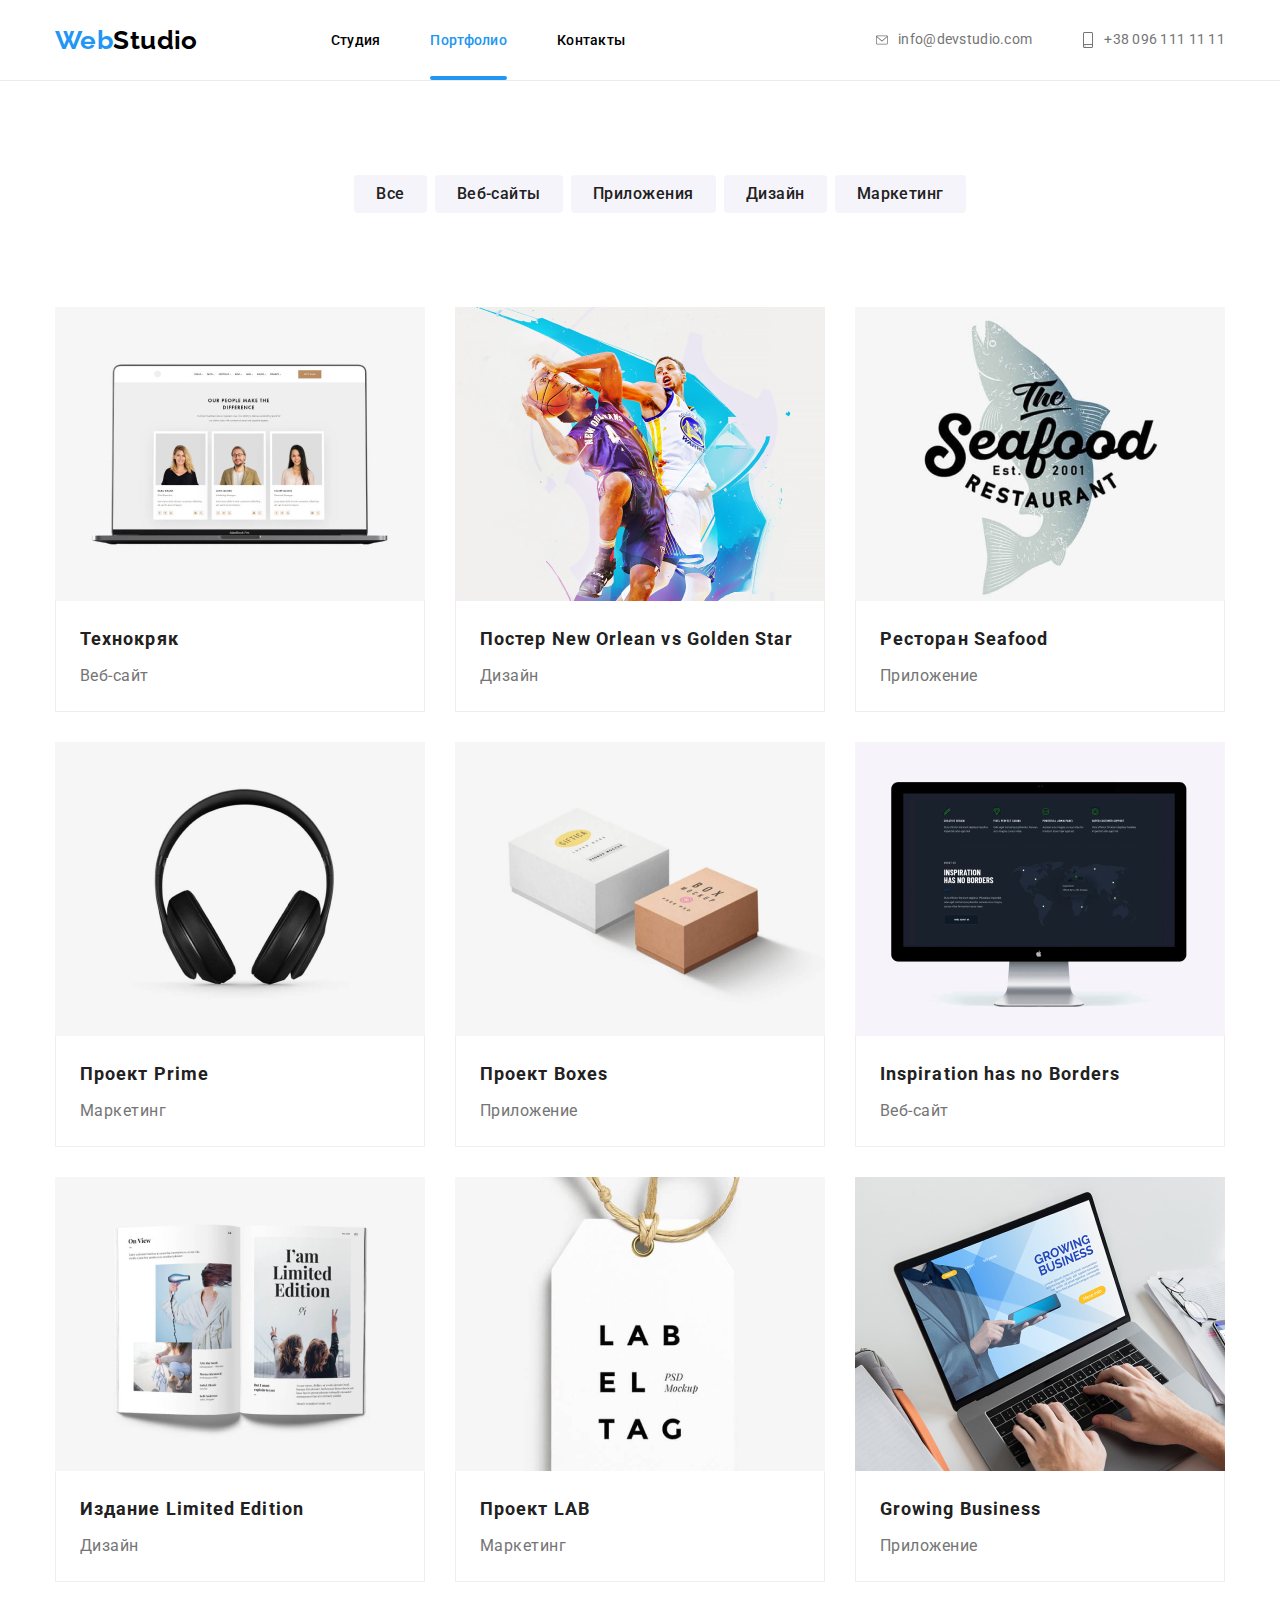
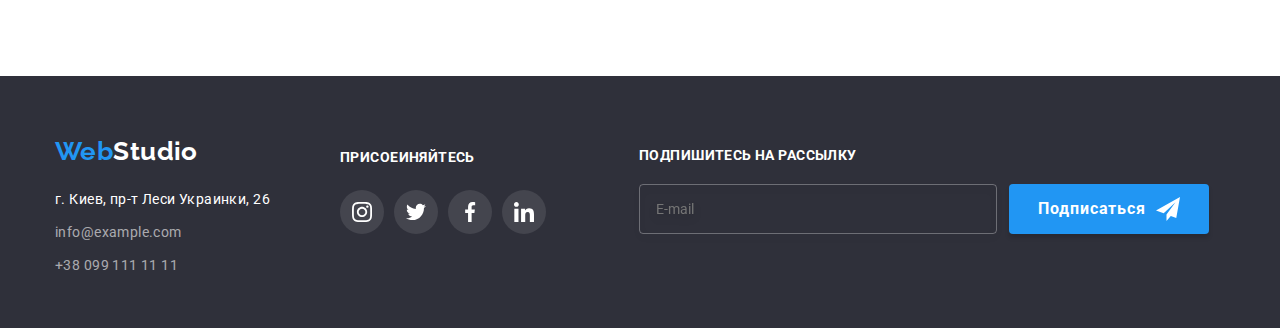
==== portfolio.html @ 571db614 "создал репозиторий" ====
<!DOCTYPE html>
<html lang="ru">
<head>
    <meta charset="UTF-8">
    <meta http-equiv="X-UA-Compatible" content="IE=edge">
    <meta name="viewport" content="width=device-width, initial-scale=1.0">
    <title>Document</title>
    <link rel="preconnect" href="https://fonts.googleapis.com">
    <link rel="preconnect" href="https://fonts.gstatic.com" crossorigin>
    <link href="https://fonts.googleapis.com/css2?family=Raleway:wght@700&family=Roboto:wght@400;500;700;900&display=swap"
        rel="stylesheet">
    <link rel="stylesheet" href="https://cdnjs.cloudflare.com/ajax/libs/modern-normalize/1.1.0/modern-normalize.min.css">
    <link rel="stylesheet" href="./css/styles.css">
</head>
<body>
    <header class="header">
        <div class="container">
            <div class="container-header">
                <a href="./index.html" class="logo link">Web<Span class="logo-header">Studio</Span></a>
                <nav>
                    <ul class="header-nav">
                        <li class="nav-item"><a href="./index.html" class="link">Студия</a></li>
                        <li class="nav-item"><a href="./portfolio.html" class="link carent">Портфолио</a></li>
                        <li class="nav-item"><a href="" class="link">Контакты</a></li>
                    </ul>
                </nav>
                <ul class="link-nav">
                    <li class="link-item">
                        <a href="mailto:info@devstudio.com" class="link"> <svg class="link-icon">
                                <use href="./images/icon/icon-defs.svg#icon-envelope"></use>
                            </svg>info@devstudio.com</a>
                    </li>
                    <li class="link-item">
    
                        <a href="tel:+380961111111" class="link">
                            <svg class="link-icon">
                                <use href="./images/icon/icon-defs.svg#icon-smartphone"></use>
                            </svg>+38 096 111 11 11</a>
                    </li>
                </ul>
            </div>
        </div>
    </header>
    <main>
        <section>
            <div class="container">
                <h1 hidden>Портфолио</h1>
                <ul class="button-select">
                    <li class="select"><button type="button" class="btn-select">Все</button></li>
                    <li class="select"><button type="button" class="btn-select">Веб-сайты</button></li>
                    <li class="select"><button type="button" class="btn-select">Приложения</button></li>
                    <li class="select"><button type="button" class="btn-select">Дизайн</button></li>
                    <li class="select"><button type="button" class="btn-select">Маркетинг</button></li>
                </ul>
                <ul class="portfolio-list">
                    <li class="portfolio-card">
                        <a class="link" href="">
                            <div class="portfolio-top-wrapper">
                                <img src="./images/portfolio/project-1.jpg" alt="Раскрытый ноутбук" width="370">
                                <p class="portfolio-top-text">
                                    Технокряк это современная площадка распространения коронавируса. Компании используют эту платформу для цифрового
                                    шпионажа и атак на защищённые сервера конкурентов.
                                </p>
                            </div>
                                <div class="card-text">
                                    <h2 class="portfolio-title">Технокряк</h2>
                                    <p class="portfolio-text">Веб-сайт</p>
                                </div>
                            </a>
                    </li>
                    <li class="portfolio-card"><a class="link" href=""><div class="portfolio-top-wrapper">
                        <img src="./images/portfolio/project-2.jpg" alt="Раскрытый ноутбук" width="370">
                        <p class="portfolio-top-text">
                            Lorem ipsum dolor sit amet consectetur adipisicing elit. Sit perferendis expedita recusandae qui cum, dolores ipsum facilis? Exercitationem inventore quidem tempora distinctio consectetur, cupiditate, eos autem quod suscipit temporibus accusamus.
                        </p>
                    </div>
                            <div class="card-text">
                                <h2 class="portfolio-title">Постер New Orlean vs Golden Star</h2>
                                <p class="portfolio-text">Дизайн</p>
                            </div>
                        </a>
                    </li>
                    <li class="portfolio-card"><a class="link" href=""><div class="portfolio-top-wrapper">
                        <img src="./images/portfolio/project-3.jpg" alt="Раскрытый ноутбук" width="370">
                        <p class="portfolio-top-text">
                            Lorem ipsum dolor sit amet consectetur adipisicing elit. Fugit ipsa quos porro necessitatibus magnam neque, voluptatum itaque similique, a ab aut ullam facilis repellat eos cum maiores expedita amet qui!
                        </p>
                    </div>
                            <div class="card-text">
                                <h2 class="portfolio-title">Ресторан Seafood</h2>
                                <p class="portfolio-text">Приложение</p>
                            </div>
                        </a>
                    </li>
                    <li class="portfolio-card"><a class="link" href=""><div class="portfolio-top-wrapper">
                        <img src="./images/portfolio/project-4.jpg" alt="Раскрытый ноутбук" width="370">
                        <p class="portfolio-top-text">
                            Lorem ipsum dolor sit amet consectetur adipisicing elit. Repudiandae tempore possimus veniam odit facilis nihil nesciunt veritatis, reiciendis exercitationem, animi perferendis natus! Accusantium nisi odit, ducimus corrupti veniam eligendi itaque.
                        </p>
                    </div>
                            <div class="card-text">
                                <h2 class="portfolio-title">Проект Prime</h2>
                                <p class="portfolio-text">Маркетинг</p>
                            </div>
                        </a>
                    </li>
                    <li class="portfolio-card"><a class="link" href=""><div class="portfolio-top-wrapper">
                        <img src="./images/portfolio/project-5.jpg" alt="Раскрытый ноутбук" width="370">
                        <p class="portfolio-top-text">
                            Lorem, ipsum dolor sit amet consectetur adipisicing elit. Consequuntur rem quaerat tenetur sapiente qui exercitationem, similique earum amet distinctio ratione, delectus pariatur error vel dolore maxime sunt suscipit unde? Architecto.
                        </p>
                    </div>
                            <div class="card-text">
                                <h2 class="portfolio-title">Проект Boxes</h2>
                                <p class="portfolio-text">Приложение</p>
                            </div>
                        </a>
                    </li>
                    <li class="portfolio-card"><a class="link" href=""><div class="portfolio-top-wrapper">
                        <img src="./images/portfolio/project-6.jpg" alt="Раскрытый ноутбук" width="370">
                        <p class="portfolio-top-text">
                            Lorem ipsum dolor sit amet consectetur adipisicing elit. Ullam odit nesciunt, corporis iusto eligendi ad soluta ratione? Odio, quibusdam explicabo ea, voluptas nobis veritatis voluptatibus hic labore repudiandae pariatur similique.
                        </p>
                    </div>
                            <div class="card-text">
                                <h2 class="portfolio-title">Inspiration has no Borders</h2>
                            <p class="portfolio-text">Веб-сайт</p>
                            </div>
                        </a>
                    </li>
                    <li class="portfolio-card"><a class="link" href=""><div class="portfolio-top-wrapper">
                        <img src="./images/portfolio/project-7.jpg" alt="Раскрытый ноутбук" width="370">
                        <p class="portfolio-top-text">
                            Lorem, ipsum dolor sit amet consectetur adipisicing elit. Blanditiis sequi beatae inventore dolores doloribus praesentium nesciunt quod a, deleniti ipsum veritatis, saepe impedit quibusdam amet accusamus tenetur quaerat, obcaecati sunt.
                        </p>
                    </div>
                            <div class="card-text">
                                <h2 class="portfolio-title">Издание Limited Edition</h2>
                                <p class="portfolio-text">Дизайн</p>
                            </div>
                        </a>
                    </li>
                    <li class="portfolio-card"><a class="link" href=""><div class="portfolio-top-wrapper">
                        <img src="./images/portfolio/project-8.jpg" alt="Раскрытый ноутбук" width="370">
                        <p class="portfolio-top-text">
                            Lorem ipsum dolor sit amet consectetur adipisicing elit. Odio consequuntur non praesentium perferendis hic ut quam tenetur quasi, sint, magnam molestiae! Vero architecto ipsam dolor sed ab pariatur praesentium iusto!
                        </p>
                    </div>
                            <div class="card-text">
                                <h2 class="portfolio-title">Проект LAB</h2>
                            <p class="portfolio-text">Маркетинг</p>
                            </div>
                        </a>
                    </li>
                    <li class="portfolio-card"><a class="link" href=""><div class="portfolio-top-wrapper">
                        <img src="./images/portfolio/project-9.jpg" alt="Раскрытый ноутбук" width="370">
                        <p class="portfolio-top-text">
                            Lorem ipsum dolor sit amet consectetur adipisicing elit. Quibusdam similique enim error totam impedit aperiam iste, saepe ipsa alias laudantium quia, consequatur provident aliquid quo ducimus dolore quas magni magnam.
                        </p>
                    </div>
                            <div class="card-text">
                                <h2 class="portfolio-title">Growing Business</h2>
                            <p class="portfolio-text">Приложение</p>
                            </div>
                        </a>
                    </li>
                </ul>
            </div>
        </section>
    </main>
    <footer class="footer">
        <div class="container">
            <div class="footer-blok">
                <div class="addres-blok">
                    <address class="footer-addres">
                        <ul class="addres-list">
                            <li class="social"> <a href="./index.html" class="logo">Web<Span
                                        class="logo-footer">Studio</Span></a></li>
                            <li class="social"> г. Киев, пр-т Леси Украинки, 26 </li>
                            <li class="social"><a href="mailto:info@example.com" class="link">info@example.com</a></li>
                            <li class="social"><a href="tel:+380991111111" class="link">+38 099 111 11 11</a></li>
                        </ul>
                    </address>
                </div>
                <div class="link-blok">
                    <h2 class="addres-title">ПРИСОЕИНЯЙТЕСЬ</h2>
                    <ul class="footer-list">
                        <li class="footer-item">
                            <a href="" class="footer-link">
                                <svg class="footer-icon ">
                                    <use href="./images/icon/icon-defs.svg#icon-instagram"></use>
                                </svg>
                            </a>
                        </li>
                        <li class="footer-item">
                            <a href="" class="footer-link">
                                <svg class="footer-icon">
                                    <use href="./images/icon/icon-defs.svg#icon-twitter"></use>
                                </svg>
                            </a>
                        </li>
                        <li class="footer-item">
                            <a href="" class="footer-link">
                                <svg class="footer-icon">
                                    <use href="./images/icon/icon-defs.svg#icon-facebook"></use>
                                </svg>
                            </a>
                        </li>
                        <li class="footer-item">
                            <a href="" class="footer-link">
                                <svg class="footer-icon">
                                    <use href="./images/icon/icon-defs.svg#icon-linkedin"></use>
                                </svg>
                            </a>
                        </li>
                    </ul>
                </div>
                <div class="subscribe-box">
                    <p class="subscribe-title">Подпишитесь на рассылку</p>
                    <form action="#" class="subscribe-form">
                        <input type="email" name="subsribe" placeholder="E-mail" class="subscibe-input">
                        <button type="submit" class="subscribe-btn">Подписаться
                            <svg class="subscribe-icon">
                                <use href="./images/icon/icon-defs.svg#icon-send"></use>
                            </svg>
                        </button>
                    </form>
                </div>
    
            </div>
        </div>
    </footer>
</body>
</html>
---- css/styles.css ----
:root {
  --primery-text-color: #757575;
  --secondary-text-color: #212121;
  --accent-color-text: #2196f3;
  --logo-text-color: #000000;
  --white-color: #ffffff;
  --background-footer-color: #2f303a;
  --hover-button: #188ce8;
  --secondary-backgraund-color: #f5f4fa;
  --icon-color: #afb1b8;
}

/* вторичный цвет фона #F5F4FA */
/* основной цвет фона #FFFFFF */
p,
h1,
h2,
h3,
h4 {
  padding: 0px;
  margin: 0px;
}
img {
  display: block;
}

.container {
  width: 1200px;
  margin-left: auto;
  margin-right: auto;
  padding-left: 15px;
  padding-right: 15px;
}
.link.carent {
  color: #2196f3;
}

.link {
  color: var(--logo-text-color);
  text-decoration: none;
  transition: color 250ms cubic-bezier(0.4, 0, 0.2, 1);
}

.site-nav .link.carent {
  color: var(--accent-color-text);
}

body {
  font-family: "Roboto", sans-serif;
  font-weight: 400;
  font-size: 14px;
  line-height: 1.71;
  letter-spacing: 0.03em;
  background-color: #ffffff;
  color: var(--primery-text-color);
}

.logo {
  font-family: "Raleway", sans-serif;
  font-weight: 700;
  font-size: 26px;
  line-height: 1.17;
  color: var(--accent-color-text);
  text-decoration: none;
}
.logo-header {
  color: var(--logo-text-color);
}
.logo-footer {
  color: var(--white-color);
}
/* -------------header------------- */
.header {
  border-bottom: 1px solid #ececec;
}

.container-header {
  display: flex;
  align-items: center;
}
/* header-nav */

.header-nav {
  display: flex;
  min-width: 294px;
  margin-left: 93px;
  margin-top: 32px;
  margin-bottom: 32px;
  justify-content: space-between;
  font-weight: 500;
  line-height: 1.17;
  list-style: none;
  letter-spacing: 0.02em;
}

.header-nav.link {
  color: var(--logo-text-color);
}

.header-nav .link:hover,
.header-nav .link:focus {
  color: var(--accent-color-text);
}
.nav-item:not(:first-child) {
  margin-left: 50px;
}
.nav-item {
  position: relative;
}
/* ----------------link-nav---------------*/

.link-nav {
  display: flex;
  margin-right: 0px;
  margin-left: auto;
  list-style: none;
  letter-spacing: 0.02em;
}
.link-item:last-child {
  margin-left: 50px;
}

.link-item .link {
  display: flex;
  align-items: center;
  color: var(--primery-text-color);
}

.link:hover,
.link:focus {
  color: var(--accent-color-text);
}

.link-item {
  display: flex;
  align-items: center;
}

.link-icon {
  margin-right: 10px;
  width: 12px;
  height: 16px;
  fill: currentcolor;
}

.carent {
  color: var(--accent-color-text);
}
.carent::after {
  content: "";
  position: absolute;
  width: 100%;
  height: 4px;
  border-radius: 2px;
  background-color: var(--accent-color-text);
  display: block;
  bottom: -32px;
}

/* -------------hero ------------------------*/
.hero {
  background: #c4c4c4;
  background-repeat: no-repeat;
  background-image: linear-gradient(
      rgba(47, 48, 58, 0.4),
      rgba(47, 48, 58, 0.4)
    ),
    url(../images/hero-backgraund.jpg);
  background-position: center;
  background-size: cover;
  max-width: 1600px;
  margin-left: auto;
  margin-right: auto;
}
.hero-box {
  display: flex;
  flex-direction: column;
  align-items: center;
}

.hero-title {
  margin-bottom: 0px;
  margin-top: 200px;
  padding: 0px;
  font-size: 44px;
  font-weight: 900;
  line-height: 1.36;
  letter-spacing: 0.06em;
  color: var(--white-color);
  text-transform: uppercase;
  text-align: center;
}
.button {
  border-radius: 4px;
  border: transparent;
  align-content: center;
  min-height: 50px;
  width: 200px;
  margin-bottom: 200px;
  margin-top: 30px;
  padding: 0px;
  font-family: "roboto", sans-serif;
  font-size: 16px;
  font-weight: 700;
  line-height: 1.87;
  color: var(--white-color);
  background-color: var(--accent-color-text);
  transition: background-color 250ms cubic-bezier(0.4, 0, 0.2, 1);
}
.button:hover,
.button:focus {
  color: var(--white-color);
  background-color: var(--hover-button);
}

/* -------------section ---------------*/

.section-title {
  color: var(--secondary-text-color);
  font-style: normal;
  font-weight: 700;
  font-size: 36px;
  line-height: 1.17;
  text-align: center;
}
.section .title {
  color: var(--secondary-text-color);
}

/*------------------- Особенности ---------------*/

.feature {
  display: flex;
  padding: 0px;
  margin-top: 94px;
  margin-bottom: 0px;
  list-style: none;
}

.feature-icon {
  display: flex;
  align-items: center;
  justify-content: center;
  width: 270px;
  height: 120px;
  background-color: var(--secondary-backgraund-color);
}
.feature-logo {
  width: 70px;
  height: 70px;
}
.feature-list {
  margin-top: 0px;
  width: 270px;
  text-align: left;
}
.feature-list:not(:first-child) {
  margin-left: 30px;
}

.feature-title {
  color: var(--secondary-text-color);
  text-transform: uppercase;
}

/* ------------Чем мы занимаемся -----------*/

.work {
  margin-top: 94px;
}

.our-work {
  display: flex;
  flex-wrap: wrap;
  padding-left: 0;
  padding-right: 0px;
  margin-bottom: 0px;
  margin-top: 50px;
  list-style: none;
}
.title-work:not(:first-child) {
  margin-left: 30px;
}
.work-top {
  position: relative;
}

.work-top-text {
  text-align: center;
  padding: 27px;
  position: absolute;
  bottom: 0;
  text-transform: uppercase;
  color: var(--white-color);
  font-weight: 700;
  line-height: 1.17;
  display: block;
  background-color: rgba(47, 48, 58, 0.8);
  height: 70px;
  width: 100%;
}

/* ------------Наш персонал -----------------*/
.section-title.title {
  -webkit-text-stroke: 1px var(--logo-text-color);
}
.section.team {
  background-color: var(--secondary-backgraund-color);
}
.team-box {
  padding-bottom: 94px;
  margin-top: 94px;
  padding-top: 94px;
}
.team-box > .title {
  text-shadow: 0px 4px 4px rgba(0, 0, 0, 0.25);
}
.our-team {
  display: flex;
  margin-top: 50px;
  margin-left: 0px;
  margin-right: 0px;
  padding-left: 0px;
  padding-right: 0px;
  font-size: 16px;
  line-height: 1.17;
  list-style: none;
}
.team-card {
  text-align: center;
  background-color: var(--white-color);
  box-shadow: 0px 4px 4px rgba(0, 0, 0, 0.25), 0px 1px 1px rgba(0, 0, 0, 0.14),
    0px 2px 1px rgba(0, 0, 0, 0.2);
  border-radius: 0px 0px 4px 4px;
}
.team-card:not(:first-child) {
  margin-left: 30px;
}
.our-team .title {
  margin-top: 30px;
  font-style: normal;
  font-weight: 500;
  font-size: 16px;
  list-style: none;
}
.our-team .profession {
  margin-top: 10px;
  margin-bottom: 16px;
}
.social-list {
  margin-bottom: 34px;
  margin-top: 0px;
  padding: 0px;
  display: flex;
  justify-content: center;
}
.social-item {
  width: 44px;
  height: 44px;
  list-style: none;
}
.social-item + .social-item {
  margin-left: 10px;
}
.social-link {
  width: 100%;
  height: 100%;
  border-radius: 50%;
  display: flex;
  align-items: center;
  justify-content: center;
  transition: background-color 250ms cubic-bezier(0.4, 0, 0.2, 1);
}
.social-link:hover,
.social-link:focus {
  background-color: var(--accent-color-text);
}
.social-link:hover .social-icon,
.social-link:focus .social-icon {
  fill: var(--white-color);
}
.social-icon {
  width: 20px;
  height: 20px;
  fill: var(--icon-color);
  transition: fill 250ms cubic-bezier(0.4, 0, 0.2, 1);
}
/* ------------------киенты-------------- */
.clients {
  margin-top: 94px;
}
.clients-list {
  padding: 0px;
  margin: 0px;
  display: flex;
}
.clients-link {
  width: 106px;
  height: 60px;
}
.clients-item {
  margin-top: 50px;
  width: 170px;
  height: 92px;
  list-style: none;
  border: 1px solid var(--icon-color);
  border-radius: 4px;
  display: flex;
  align-items: center;
  justify-content: center;
  transition: 250ms cubic-bezier(0.4, 0, 0.2, 1);
}

.clients-item + .clients-item {
  margin-left: 30px;
}

.clients-icon {
  width: 100%;
  height: 100%;
  fill: var(--icon-color);
  transition: fill 250ms cubic-bezier(0.4, 0, 0.2, 1);
}

.clients-item:hover,
.clients-item:focus {
  border: 1px solid var(--accent-color-text);
}
.clients-item:hover .clients-icon,
.clients-item:focus .clients-icon {
  fill: var(--accent-color-text);
}

/* ------------ Portfolio----------------- */
.button-select {
  display: flex;
  margin-top: 94px;
  margin-bottom: 0px;
  justify-content: center;
  list-style: none;
}
.btn-select {
  padding-bottom: 6px;
  padding-top: 6px;
  padding-right: 22px;
  padding-left: 22px;
  border-radius: 4px;
  border: transparent;

  font-family: "Roboto", sans-serif;
  font-weight: 500;
  font-size: 16px;
  line-height: 1.62;
  text-align: center;
  letter-spacing: 0.03em;
  color: var(--secondary-text-color);
  background-color: var(--secondary-backgraund-color);
  transition: background-color 250ms cubic-bezier(0.4, 0, 0.2, 1),
    color 250ms cubic-bezier(0.4, 0, 0.2, 1),
    box-shadow 250ms cubic-bezier(0.4, 0, 0.2, 1);
}
.select:not(:first-child) {
  margin-left: 8px;
}

.btn-select:hover,
.btn-select:focus {
  color: var(--white-color);
  background-color: var(--accent-color-text);
  box-shadow: 0px 4px 4px rgba(0, 0, 0, 0.25);
}

.portfolio-list {
  padding: 0px;
  display: flex;
  margin-top: 0px;
  margin-bottom: 94px;
  margin-top: 94px;
  flex-wrap: wrap;
  list-style: none;
}

.portfolio-card {
  display: block;
  background: #ffffff;
  transition: box-shadow 250ms cubic-bezier(0.4, 0, 0.2, 1);
}

.portfolio-card:hover,
.portfolio-card:focus {
  box-shadow: 0px 1px 1px rgba(0, 0, 0, 0.12), 0px 4px 4px rgba(0, 0, 0, 0.06),
    1px 4px 6px rgba(0, 0, 0, 0.16);
}
.portfolio-card:hover .portfolio-top-text {
  transform: translateY(0);
}

.portfolio-card:nth-child(n + 4) {
  margin-top: 30px;
}

.portfolio-card:nth-child(3n + 2) {
  margin-left: 30px;
  margin-right: 30px;
}

.link.card {
  border-left: 1px solid #eeeeee;
  border-right: 1px solid #eeeeee;
}

.card-text {
  margin-top: 0px;
  border-bottom: 1px solid #eeeeee;
  border-left: 1px solid #eeeeee;
  border-right: 1px solid #eeeeee;
}
.portfolio-title {
  padding-top: 20px;
  margin-top: 0px;
  margin-left: 24px;
  font-weight: 700;
  font-size: 18px;
  line-height: 2;
  letter-spacing: 0.06em;
  color: var(--secondary-text-color);
}

.portfolio-text {
  margin-top: 4px;
  margin-left: 24px;
  margin-bottom: 20px;
  font-weight: 400;
  font-size: 16px;
  line-height: 1.87;
  letter-spacing: 0.03em;
  color: var(--primery-text-color);
}

.portfolio-top-wrapper {
  position: relative;
  overflow: hidden;
  width: 100%;
}

.portfolio-top-text {
  position: absolute;
  color: #ffffff;
  line-height: 1.56;
  font-size: 18px;
  top: 0;
  padding-left: 24px;
  padding-right: 24px;
  padding-top: 63px;
  padding-bottom: 63px;
  background-color: rgba(33, 150, 243, 0.9);
  transform: translateY(100%);
  transition: transform 250ms cubic-bezier(0.4, 0, 0.2, 1);
}

/* -------------------footer --------------*/
.footer {
  margin-top: 94px;
  background-color: var(--background-footer-color);
}
.footer-addres {
  height: 252px;
  font-style: normal;
  color: #ffffff;
}

.addres-list {
  margin-top: 0px;
  margin-bottom: 0px;
  padding-left: 0px;
  padding-right: 0px;
  list-style: none;
}
.addres-list .link {
  color: rgba(255, 255, 255, 0.6);
}
.social:first-child {
  padding-top: 60px;
}
.social:nth-child(2) {
  margin-top: 20px;
}
.social:nth-child(n + 3) {
  margin-top: 9px;
}
.social:last-child {
  margin-bottom: 60px;
}
.social .link:hover,
.social .link:focus {
  color: var(--accent-color-text);
}
.link-blok {
  margin-left: 70px;
}
.addres-title {
  padding: 0px;
  font-size: 14px;
  color: var(--white-color);
  margin-top: 70px;
}

.footer-blok {
  display: flex;
}
.footer-list {
  margin: 0px;
  padding: 0px;
  list-style: none;
  display: flex;
}
.footer-item {
  margin-top: 20px;
  width: 44px;
  height: 44px;
  list-style: none;
}
.footer-item + .footer-item {
  margin-left: 10px;
}
.footer-link {
  width: 100%;
  height: 100%;
  border-radius: 50%;
  display: flex;
  align-items: center;
  justify-content: center;
  background: rgba(255, 255, 255, 0.1);
  transition: background-color 250ms cubic-bezier(0.4, 0, 0.2, 1);
}
.footer-link:hover,
.footer-link:focus {
  background-color: var(--accent-color-text);
}
.footer-icon {
  fill: var(--white-color);
  width: 20px;
  height: 20px;
}

.subscribe-box {
  margin-top: 72px;
  margin-left: 93px;
}

.subscribe-title {
  color: var(--white-color);
  text-transform: uppercase;
  font-weight: 700;
  font-size: 14px;
  line-height: 1.14;
}

.subscribe-form {
  margin-top: 20px;
  display: flex;
}

.subscibe-input {
  color: var(--white-color);
  padding-left: 16px;
  width: 358px;
  height: 50px;
  background: transparent;
  border: 1px solid rgba(255, 255, 255, 0.3);
  filter: drop-shadow(0px 4px 4px rgba(0, 0, 0, 0.15));
  border-radius: 4px;
  outline: none;
}

.subscribe-btn {
  display: flex;
  color: var(--white-color);
  margin-left: 12px;
  width: 200px;
  height: 50px;
  font-weight: 700;
  font-size: 16px;
  line-height: 1.87;
  letter-spacing: 0.06em;
  background-color: var(--accent-color-text);
  box-shadow: 0px 4px 4px rgba(0, 0, 0, 0.15);
  border-radius: 4px;
  border: transparent;
  align-items: center;
  justify-content: center;
}

.subscribe-icon {
  margin-left: 10px;
  width: 24px;
  height: 24px;
}

/*-------- modal -------------*/

.backdrop {
  position: fixed;
  top: 0;
  width: 100vw;
  height: 100vh;
  background-color: rgba(0, 0, 0, 0.2);
  display: flex;
  align-items: center;
  justify-content: center;
  transition: opacity 250ms cubic-bezier(0.4, 0, 0.2, 1),
    visibility 250ms cubic-bezier(0.4, 0, 0.2, 1);
}

.backdrop.is-hidden {
  opacity: 0;
  visibility: hidden;
  pointer-events: none;
}

.backdrop.is-hidden .modal {
  transform: scale(2);
}

.modal {
  padding-left: 40px;
  padding-right: 40px;
  padding-top: 40px;
  position: relative;
  width: 528px;
  min-height: 581px;
  border-radius: 4px;
  background-color: var(--white-color);
  transform: scale(1);
  transition: transform 250ms cubic-bezier(0.4, 0, 0.2, 1);
}

.feedback-title {
  color: var(--secondary-text-color);
  font-weight: 700;
  font-size: 20px;
  line-height: 1.15;
  text-align: center;
  letter-spacing: 0.03em;
}

.feedback-label {
  display: block;
  margin-bottom: 4px;
  font-size: 12px;
  line-height: 1.16;
  letter-spacing: 0.01em;
}
.feedback-field {
  position: relative;
  margin-top: 10px;
}
.user-input.comment {
  padding-top: 12px;
  padding-left: 16px;
  height: 120px;
  resize: none;
}
.user-input {
  width: 100%;
  height: 40px;
  border: 1px solid rgba(33, 33, 33, 0.2);
  border-radius: 4px;
  outline: none;
  padding-left: 42px;
  padding-right: 10px;
}
.user-input:focus {
  border-color: var(--accent-color-text);
}

.user-input:focus + .input-icon {
  fill: var(--accent-color-text);
}

.feedback-link {
  margin-left: 3px;
  color: var(--accent-color-text);
}

.input-icon {
  position: absolute;
  left: 12px;
  top: 50%;
  width: 18px;
  height: 18px;
}

.check-text {
  display: flex;
  align-items: center;
  justify-content: center;
  margin-top: 20px;
}

.check-text span {
  margin-right: 7px;
  width: 16px;
  height: 16px;
  background-repeat: no-repeat;
  background-image: url(../images/icon/check-border.svg);
}

.feedback-checkbox:checked + .check-text span {
  background-repeat: no-repeat;
  background-image: url(../images/icon/icon-check.svg);
}

.sabmit-btn {
  display: block;
  margin: auto;
  margin-top: 30px;
  box-shadow: 0px 1px 3px rgba(0, 0, 0, 0.12), 0px 1px 1px rgba(0, 0, 0, 0.14),
    0px 2px 1px rgba(0, 0, 0, 0.2);
}

.close-btn {
  position: absolute;
  top: 8px;
  right: 8px;
  background-color: var(--white-color);
  border-radius: 50%;
  border: 1px solid rgba(0, 0, 0, 0.1);
  display: flex;
  align-items: center;
  justify-content: center;
  margin: 0;
  padding: 0;
  width: 30px;
  height: 30px;
}

.close-icon {
  width: 18px;
  height: 18px;
}
.close-btn:focus .close-icon,
.close-btn:hover .close-icon {
  fill: var(--accent-color-text);
}
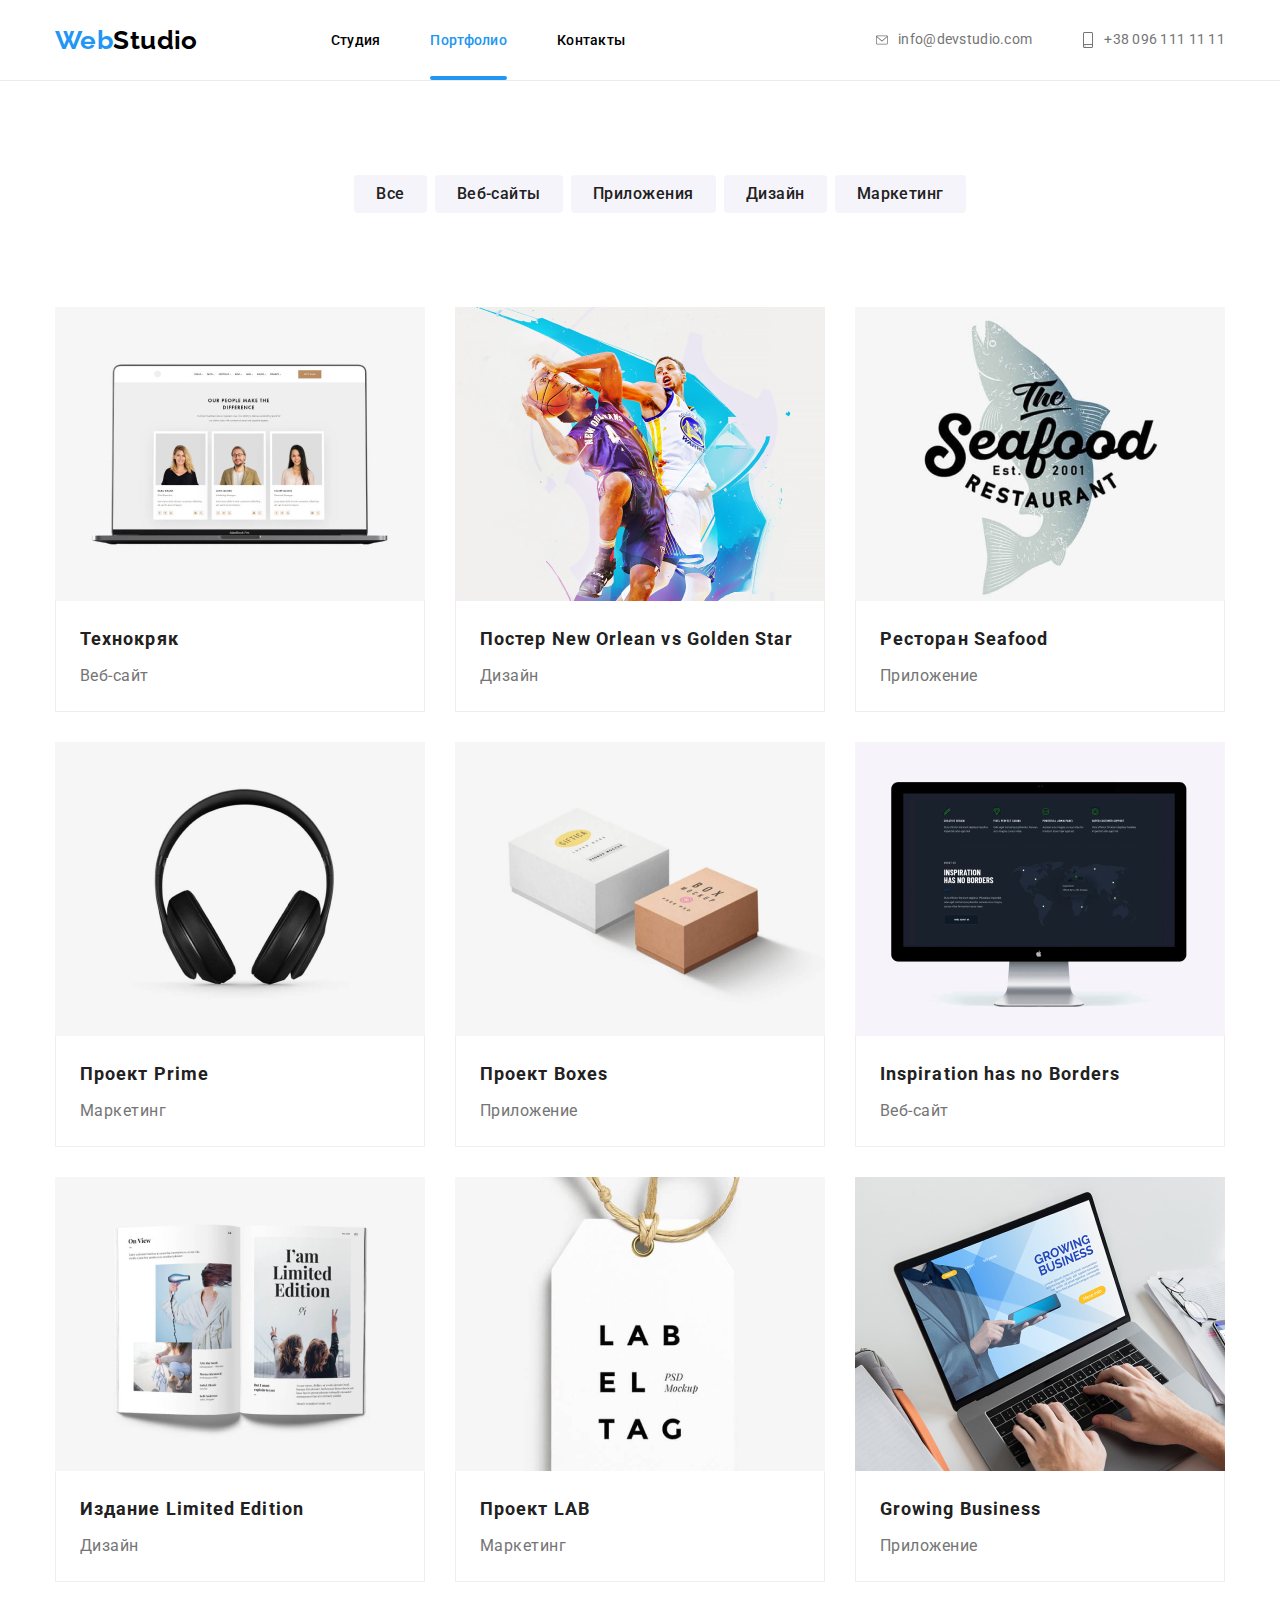
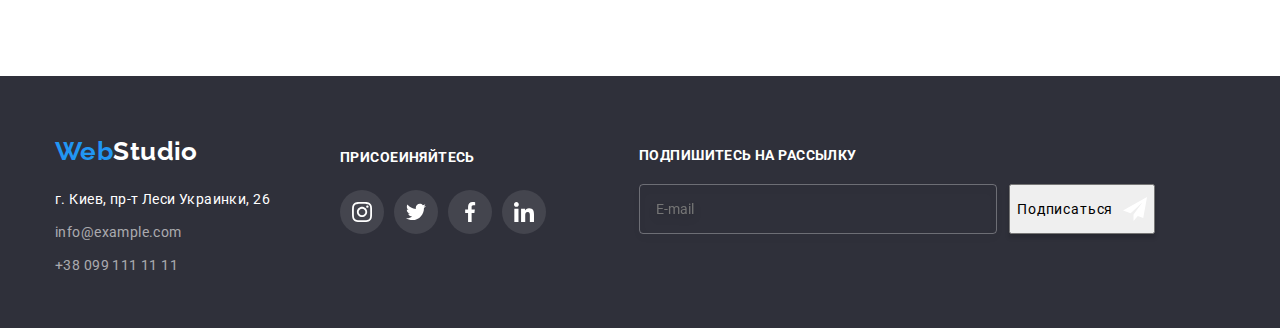
==== commit a6646c63: "подключил предпроцессор" ====
--- a/portfolio.html
+++ b/portfolio.html
@@ -10,7 +10,8 @@
     <link href="https://fonts.googleapis.com/css2?family=Raleway:wght@700&family=Roboto:wght@400;500;700;900&display=swap"
         rel="stylesheet">
     <link rel="stylesheet" href="https://cdnjs.cloudflare.com/ajax/libs/modern-normalize/1.1.0/modern-normalize.min.css">
-    <link rel="stylesheet" href="./css/styles.css">
+    <link rel="stylesheet" href="./css/main.min.css">
+    <!-- <link rel="stylesheet" href="./css/styles.css"> -->
 </head>
 <body>
     <header class="header">
--- a/css/main.min.css
+++ b/css/main.min.css
@@ -0,0 +1,2 @@
+p,h1,h2,h3,h4{padding:0px;margin:0px}img{display:block}.link.carent{color:#2196f3}.link{color:var(--logo-text-color);text-decoration:none;transition:color 250ms cubic-bezier(0.4, 0, 0.2, 1)}:root{--primery-text-color: #757575;--secondary-text-color: #212121;--accent-color-text: #2196f3;--logo-text-color: #000000;--white-color: #ffffff;--background-footer-color: #2f303a;--hover-button: #188ce8;--secondary-backgraund-color: #f5f4fa;--icon-color: #afb1b8}.container{width:1200px;margin-left:auto;margin-right:auto;padding-left:15px;padding-right:15px}body{font-family:"Roboto", sans-serif;font-weight:400;font-size:14px;line-height:1.71;letter-spacing:0.03em;background-color:#ffffff;color:var(--primery-text-color)}.logo{font-family:"Raleway", sans-serif;font-weight:700;font-size:26px;line-height:1.17;color:var(--accent-color-text);text-decoration:none}.logo-header{color:var(--logo-text-color)}.logo-footer{color:var(--white-color)}.header{border-bottom:1px solid #ececec}.container-header{display:flex;align-items:center}.header-nav{display:flex;min-width:294px;margin-left:93px;margin-top:32px;margin-bottom:32px;justify-content:space-between;font-weight:500;line-height:1.17;list-style:none;letter-spacing:0.02em}.header-nav.link{color:var(--logo-text-color)}.header-nav .link:hover,.header-nav .link:focus{color:var(--accent-color-text)}.nav-item:not(:first-child){margin-left:50px}.nav-item{position:relative}.link-nav{display:flex;margin-right:0px;margin-left:auto;list-style:none;letter-spacing:0.02em}.link-item:last-child{margin-left:50px}.link-item .link{display:flex;align-items:center;color:var(--primery-text-color)}.link:hover,.link:focus{color:var(--accent-color-text)}.link-item{display:flex;align-items:center}.link-icon{margin-right:10px;width:12px;height:16px;fill:currentcolor}.carent{color:var(--accent-color-text)}.carent::after{content:"";position:absolute;width:100%;height:4px;border-radius:2px;background-color:var(--accent-color-text);display:block;bottom:-32px}.hero{background:#c4c4c4;background-repeat:no-repeat;background-image:linear-gradient(rgba(47,48,58,0.4), rgba(47,48,58,0.4)),url(../images/hero-backgraund.jpg);background-position:center;background-size:cover;max-width:1600px;margin-left:auto;margin-right:auto}.hero-box{display:flex;flex-direction:column;align-items:center}.hero-title{margin-bottom:0px;margin-top:200px;padding:0px;font-size:44px;font-weight:900;line-height:1.36;letter-spacing:0.06em;color:var(--white-color);text-transform:uppercase;text-align:center}.button{border-radius:4px;border:transparent;align-content:center;min-height:50px;width:200px;margin-bottom:200px;margin-top:30px;padding:0px;font-family:"roboto", sans-serif;font-size:16px;font-weight:700;line-height:1.87;color:var(--white-color);background-color:var(--accent-color-text);transition:background-color 250ms cubic-bezier(0.4, 0, 0.2, 1);cursor:pointer}.button:hover,.button:focus{color:var(--white-color);background-color:var(--hover-button)}.section-title{color:var(--secondary-text-color);font-style:normal;font-weight:700;font-size:36px;line-height:1.17;text-align:center}.section .title{color:var(--secondary-text-color)}.feature{display:flex;padding:0px;margin-top:94px;margin-bottom:0px;list-style:none}.feature-icon{display:flex;align-items:center;justify-content:center;width:270px;height:120px;background-color:var(--secondary-backgraund-color)}.feature-logo{width:70px;height:70px}.feature-list{margin-top:0px;width:270px;text-align:left}.feature-list:not(:first-child){margin-left:30px}.feature-title{color:var(--secondary-text-color);text-transform:uppercase}.work{margin-top:94px}.our-work{display:flex;flex-wrap:wrap;padding-left:0;padding-right:0px;margin-bottom:0px;margin-top:50px;list-style:none}.list-work:not(:first-child){margin-left:30px}.work-top{position:relative}.work-top-text{text-align:center;padding:27px;position:absolute;bottom:0;text-transform:uppercase;color:var(--white-color);font-weight:700;line-height:1.17;display:block;background-color:rgba(47,48,58,0.8);height:70px;width:100%}.section.team{background-color:var(--secondary-backgraund-color)}.team-box{padding-bottom:94px;margin-top:94px;padding-top:94px}.team-box.title{text-shadow:0px 4px 4px rgba(0,0,0,0.25)}.our-team{display:flex;margin-top:50px;margin-left:0px;margin-right:0px;padding-left:0px;padding-right:0px;font-size:16px;line-height:1.17;list-style:none}.our-team .title{margin-top:30px;font-style:normal;font-weight:500;font-size:16px;list-style:none}.our-team .profession{margin-top:10px;margin-bottom:16px}.our-team .social-list{margin-bottom:34px;margin-top:0px;padding:0px;display:flex;justify-content:center}.team-card{text-align:center;background-color:var(--white-color);box-shadow:0px 4px 4px rgba(0,0,0,0.25),0px 1px 1px rgba(0,0,0,0.14),0px 2px 1px rgba(0,0,0,0.2);border-radius:0px 0px 4px 4px}.team-card:not(:first-child){margin-left:30px}.social-item{width:44px;height:44px;list-style:none}.social-item+.social-item{margin-left:10px}.social-link{width:100%;height:100%;border-radius:50%;display:flex;align-items:center;justify-content:center;transition:background-color 250ms cubic-bezier(0.4, 0, 0.2, 1)}.social-link:hover,.social-link:focus{background-color:var(--accent-color-text)}.social-link:hover .social-icon,.social-link:focus .social-icon{fill:var(--white-color)}.social-icon{width:20px;height:20px;fill:var(--icon-color);transition:fill 250ms cubic-bezier(0.4, 0, 0.2, 1)}.clients{margin-top:94px}.clients-list{padding:0px;margin:0px;display:flex}.clients-link{width:106px;height:60px}.clients-item{margin-top:50px;width:170px;height:92px;list-style:none;border:1px solid var(--icon-color);border-radius:4px;display:flex;align-items:center;justify-content:center;transition:250ms cubic-bezier(0.4, 0, 0.2, 1)}.clients-item+.clients-item{margin-left:30px}.clients-icon{width:100%;height:100%;fill:var(--icon-color);transition:fill 250ms cubic-bezier(0.4, 0, 0.2, 1)}.clients-item:hover,.clients-item:focus{border:1px solid var(--accent-color-text)}.clients-item:hover .clients-icon,.clients-item:focus .clients-icon{fill:var(--accent-color-text)}.footer{margin-top:94px;background-color:var(--background-footer-color)}.footer-addres{height:252px;font-style:normal;color:#ffffff}.addres-list{margin-top:0px;margin-bottom:0px;padding-left:0px;padding-right:0px;list-style:none}.addres-list .link{color:rgba(255,255,255,0.6)}.social:first-child{padding-top:60px}.social:nth-child(2){margin-top:20px}.social:nth-child(n+3){margin-top:9px}.social:last-child{margin-bottom:60px}.social .link:hover,.social .link:focus{color:var(--accent-color-text)}.link-blok{margin-left:70px}.addres-title{padding:0px;font-size:14px;color:var(--white-color);margin-top:70px}.footer-blok{display:flex}.footer-list{margin:0px;padding:0px;list-style:none;display:flex}.footer-item{margin-top:20px;width:44px;height:44px;list-style:none}.footer-item+.footer-item{margin-left:10px}.footer-link{width:100%;height:100%;border-radius:50%;display:flex;align-items:center;justify-content:center;background:rgba(255,255,255,0.1);transition:background-color 250ms cubic-bezier(0.4, 0, 0.2, 1)}.footer-link:hover,.footer-link:focus{background-color:var(--accent-color-text)}.footer-icon{fill:var(--white-color);width:20px;height:20px}.subscribe-box{margin-top:72px;margin-left:93px}.subscribe-title{color:var(--white-color);text-transform:uppercase;font-weight:700;font-size:14px;line-height:1.14}.subscribe-form{margin-top:20px;display:flex}.subscibe-input{color:var(--white-color);padding-left:16px;width:358px;height:50px;background:transparent;border:1px solid rgba(255,255,255,0.3);filter:drop-shadow(0px 4px 4px rgba(0,0,0,0.15));border-radius:4px;outline:none}.subscribe-btn{display:flex;align-items:center;justify-content:center;margin-left:12px;margin-top:0;letter-spacing:0.06em;box-shadow:0px 4px 4px rgba(0,0,0,0.15)}.subscribe-icon{margin-left:10px;width:24px;height:24px}.backdrop{position:fixed;top:0;width:100vw;height:100vh;background-color:rgba(0,0,0,0.2);display:flex;align-items:center;justify-content:center;transition:opacity 250ms cubic-bezier(0.4, 0, 0.2, 1),visibility 250ms cubic-bezier(0.4, 0, 0.2, 1)}.backdrop.is-hidden{opacity:0;visibility:hidden;pointer-events:none}.modal{padding-left:40px;padding-right:40px;padding-top:40px;position:relative;width:528px;min-height:581px;border-radius:4px;background-color:var(--white-color);transform:scale(1);transition:transform 250ms cubic-bezier(0.4, 0, 0.2, 1)}.backdrop.is-hidden .modal{transform:scale(2)}.feedback-title{color:var(--secondary-text-color);font-weight:700;font-size:20px;line-height:1.15;text-align:center;letter-spacing:0.03em}.feedback-label{display:block;margin-bottom:4px;font-size:12px;line-height:1.16;letter-spacing:0.01em}.feedback-field{position:relative;margin-top:10px}.user-input{width:100%;height:40px;border:1px solid rgba(33,33,33,0.2);border-radius:4px;outline:none;padding-left:42px;padding-right:10px}.user-input.comment{padding-top:12px;padding-left:16px;height:120px;resize:none}.user-input:focus{border-color:var(--accent-color-text)}.user-input:focus+.input-icon{fill:var(--accent-color-text)}.feedback-link{margin-left:3px;color:var(--accent-color-text)}.input-icon{position:absolute;left:12px;top:50%;width:18px;height:18px}.check-text{display:flex;align-items:center;justify-content:center;margin-top:20px;cursor:pointer}.check-text span{margin-right:7px;width:16px;height:16px;background-repeat:no-repeat;background-image:url(../images/icon/check-border.svg)}.feedback-checkbox:checked+.check-text span{background-repeat:no-repeat;background-image:url(../images/icon/icon-check.svg)}.sabmit-btn{display:block;margin:auto;margin-top:30px;box-shadow:0px 1px 3px rgba(0,0,0,0.12),0px 1px 1px rgba(0,0,0,0.14),0px 2px 1px rgba(0,0,0,0.2)}.close-btn{position:absolute;top:8px;right:8px;background-color:var(--white-color);border-radius:50%;border:1px solid rgba(0,0,0,0.1);display:flex;align-items:center;justify-content:center;margin:0;padding:0;width:30px;height:30px;cursor:pointer}.close-btn:focus .close-icon,.close-btn:hover .close-icon{fill:var(--accent-color-text)}.close-icon{width:18px;height:18px}.button-select{display:flex;margin-top:94px;margin-bottom:0px;justify-content:center;list-style:none}.btn-select{padding-bottom:6px;padding-top:6px;padding-right:22px;padding-left:22px;border-radius:4px;border:transparent;font-family:"Roboto", sans-serif;font-weight:500;font-size:16px;line-height:1.62;text-align:center;letter-spacing:0.03em;color:var(--secondary-text-color);background-color:var(--secondary-backgraund-color);transition:background-color 250ms cubic-bezier(0.4, 0, 0.2, 1),color 250ms cubic-bezier(0.4, 0, 0.2, 1),box-shadow 250ms cubic-bezier(0.4, 0, 0.2, 1)}.select:not(:first-child){margin-left:8px}.btn-select:hover,.btn-select:focus{color:var(--white-color);background-color:var(--accent-color-text);box-shadow:0px 4px 4px rgba(0,0,0,0.25)}.portfolio-list{padding:0px;display:flex;margin-top:0px;margin-bottom:94px;margin-top:94px;flex-wrap:wrap;list-style:none}.portfolio-card{display:block;background:#ffffff;transition:box-shadow 250ms cubic-bezier(0.4, 0, 0.2, 1)}.portfolio-card:hover,.portfolio-card:focus{box-shadow:0px 1px 1px rgba(0,0,0,0.12),0px 4px 4px rgba(0,0,0,0.06),1px 4px 6px rgba(0,0,0,0.16)}.portfolio-card:nth-child(n+4){margin-top:30px}.portfolio-card:nth-child(3n+2){margin-left:30px;margin-right:30px}.portfolio-card:hover .portfolio-top-text{transform:translateY(0)}.portfolio-top-wrapper{position:relative;overflow:hidden;width:100%}.portfolio-top-wrapper .portfolio-top-text{position:absolute;color:#ffffff;line-height:1.56;font-size:18px;top:0;padding-left:24px;padding-right:24px;padding-top:63px;padding-bottom:63px;background-color:rgba(33,150,243,0.9);transform:translateY(100%);transition:transform 250ms cubic-bezier(0.4, 0, 0.2, 1)}.card-text{margin-top:0px;border-bottom:1px solid #eeeeee;border-left:1px solid #eeeeee;border-right:1px solid #eeeeee}.card-text .portfolio-title{padding-top:20px;margin-top:0px;margin-left:24px;font-weight:700;font-size:18px;line-height:2;letter-spacing:0.06em;color:var(--secondary-text-color)}.card-text .portfolio-text{margin-top:4px;margin-left:24px;margin-bottom:20px;font-weight:400;font-size:16px;line-height:1.87;letter-spacing:0.03em;color:var(--primery-text-color)}
+/*# sourceMappingURL=main.min.css.map */--- a/css/styles.css
+++ b/css/styles.css
@@ -1,845 +1,17 @@
-:root {
-  --primery-text-color: #757575;
-  --secondary-text-color: #212121;
-  --accent-color-text: #2196f3;
-  --logo-text-color: #000000;
-  --white-color: #ffffff;
-  --background-footer-color: #2f303a;
-  --hover-button: #188ce8;
-  --secondary-backgraund-color: #f5f4fa;
-  --icon-color: #afb1b8;
-}
-
-/* вторичный цвет фона #F5F4FA */
-/* основной цвет фона #FFFFFF */
-p,
-h1,
-h2,
-h3,
-h4 {
-  padding: 0px;
-  margin: 0px;
-}
-img {
-  display: block;
-}
-
-.container {
-  width: 1200px;
-  margin-left: auto;
-  margin-right: auto;
-  padding-left: 15px;
-  padding-right: 15px;
-}
-.link.carent {
-  color: #2196f3;
-}
-
-.link {
-  color: var(--logo-text-color);
-  text-decoration: none;
-  transition: color 250ms cubic-bezier(0.4, 0, 0.2, 1);
-}
-
-.site-nav .link.carent {
-  color: var(--accent-color-text);
-}
-
-body {
-  font-family: "Roboto", sans-serif;
-  font-weight: 400;
-  font-size: 14px;
-  line-height: 1.71;
-  letter-spacing: 0.03em;
-  background-color: #ffffff;
-  color: var(--primery-text-color);
-}
-
-.logo {
-  font-family: "Raleway", sans-serif;
-  font-weight: 700;
-  font-size: 26px;
-  line-height: 1.17;
-  color: var(--accent-color-text);
-  text-decoration: none;
-}
-.logo-header {
-  color: var(--logo-text-color);
-}
-.logo-footer {
-  color: var(--white-color);
-}
-/* -------------header------------- */
-.header {
-  border-bottom: 1px solid #ececec;
-}
-
-.container-header {
-  display: flex;
-  align-items: center;
-}
-/* header-nav */
-
-.header-nav {
-  display: flex;
-  min-width: 294px;
-  margin-left: 93px;
-  margin-top: 32px;
-  margin-bottom: 32px;
-  justify-content: space-between;
-  font-weight: 500;
-  line-height: 1.17;
-  list-style: none;
-  letter-spacing: 0.02em;
-}
-
-.header-nav.link {
-  color: var(--logo-text-color);
-}
-
-.header-nav .link:hover,
-.header-nav .link:focus {
-  color: var(--accent-color-text);
-}
-.nav-item:not(:first-child) {
-  margin-left: 50px;
-}
-.nav-item {
-  position: relative;
-}
-/* ----------------link-nav---------------*/
-
-.link-nav {
-  display: flex;
-  margin-right: 0px;
-  margin-left: auto;
-  list-style: none;
-  letter-spacing: 0.02em;
-}
-.link-item:last-child {
-  margin-left: 50px;
-}
-
-.link-item .link {
-  display: flex;
-  align-items: center;
-  color: var(--primery-text-color);
-}
-
-.link:hover,
-.link:focus {
-  color: var(--accent-color-text);
-}
-
-.link-item {
-  display: flex;
-  align-items: center;
-}
-
-.link-icon {
-  margin-right: 10px;
-  width: 12px;
-  height: 16px;
-  fill: currentcolor;
-}
-
-.carent {
-  color: var(--accent-color-text);
-}
-.carent::after {
-  content: "";
-  position: absolute;
-  width: 100%;
-  height: 4px;
-  border-radius: 2px;
-  background-color: var(--accent-color-text);
-  display: block;
-  bottom: -32px;
-}
-
 /* -------------hero ------------------------*/
-.hero {
-  background: #c4c4c4;
-  background-repeat: no-repeat;
-  background-image: linear-gradient(
-      rgba(47, 48, 58, 0.4),
-      rgba(47, 48, 58, 0.4)
-    ),
-    url(../images/hero-backgraund.jpg);
-  background-position: center;
-  background-size: cover;
-  max-width: 1600px;
-  margin-left: auto;
-  margin-right: auto;
-}
-.hero-box {
-  display: flex;
-  flex-direction: column;
-  align-items: center;
-}
-
-.hero-title {
-  margin-bottom: 0px;
-  margin-top: 200px;
-  padding: 0px;
-  font-size: 44px;
-  font-weight: 900;
-  line-height: 1.36;
-  letter-spacing: 0.06em;
-  color: var(--white-color);
-  text-transform: uppercase;
-  text-align: center;
-}
-.button {
-  border-radius: 4px;
-  border: transparent;
-  align-content: center;
-  min-height: 50px;
-  width: 200px;
-  margin-bottom: 200px;
-  margin-top: 30px;
-  padding: 0px;
-  font-family: "roboto", sans-serif;
-  font-size: 16px;
-  font-weight: 700;
-  line-height: 1.87;
-  color: var(--white-color);
-  background-color: var(--accent-color-text);
-  transition: background-color 250ms cubic-bezier(0.4, 0, 0.2, 1);
-}
-.button:hover,
-.button:focus {
-  color: var(--white-color);
-  background-color: var(--hover-button);
-}
 
 /* -------------section ---------------*/
 
-.section-title {
-  color: var(--secondary-text-color);
-  font-style: normal;
-  font-weight: 700;
-  font-size: 36px;
-  line-height: 1.17;
-  text-align: center;
-}
-.section .title {
-  color: var(--secondary-text-color);
-}
-
 /*------------------- Особенности ---------------*/
-
-.feature {
-  display: flex;
-  padding: 0px;
-  margin-top: 94px;
-  margin-bottom: 0px;
-  list-style: none;
-}
-
-.feature-icon {
-  display: flex;
-  align-items: center;
-  justify-content: center;
-  width: 270px;
-  height: 120px;
-  background-color: var(--secondary-backgraund-color);
-}
-.feature-logo {
-  width: 70px;
-  height: 70px;
-}
-.feature-list {
-  margin-top: 0px;
-  width: 270px;
-  text-align: left;
-}
-.feature-list:not(:first-child) {
-  margin-left: 30px;
-}
-
-.feature-title {
-  color: var(--secondary-text-color);
-  text-transform: uppercase;
-}
 
 /* ------------Чем мы занимаемся -----------*/
 
-.work {
-  margin-top: 94px;
-}
+/* ------------Наш персонал -----------------*/
 
-.our-work {
-  display: flex;
-  flex-wrap: wrap;
-  padding-left: 0;
-  padding-right: 0px;
-  margin-bottom: 0px;
-  margin-top: 50px;
-  list-style: none;
-}
-.title-work:not(:first-child) {
-  margin-left: 30px;
-}
-.work-top {
-  position: relative;
-}
-
-.work-top-text {
-  text-align: center;
-  padding: 27px;
-  position: absolute;
-  bottom: 0;
-  text-transform: uppercase;
-  color: var(--white-color);
-  font-weight: 700;
-  line-height: 1.17;
-  display: block;
-  background-color: rgba(47, 48, 58, 0.8);
-  height: 70px;
-  width: 100%;
-}
-
-/* ------------Наш персонал -----------------*/
-.section-title.title {
-  -webkit-text-stroke: 1px var(--logo-text-color);
-}
-.section.team {
-  background-color: var(--secondary-backgraund-color);
-}
-.team-box {
-  padding-bottom: 94px;
-  margin-top: 94px;
-  padding-top: 94px;
-}
-.team-box > .title {
-  text-shadow: 0px 4px 4px rgba(0, 0, 0, 0.25);
-}
-.our-team {
-  display: flex;
-  margin-top: 50px;
-  margin-left: 0px;
-  margin-right: 0px;
-  padding-left: 0px;
-  padding-right: 0px;
-  font-size: 16px;
-  line-height: 1.17;
-  list-style: none;
-}
-.team-card {
-  text-align: center;
-  background-color: var(--white-color);
-  box-shadow: 0px 4px 4px rgba(0, 0, 0, 0.25), 0px 1px 1px rgba(0, 0, 0, 0.14),
-    0px 2px 1px rgba(0, 0, 0, 0.2);
-  border-radius: 0px 0px 4px 4px;
-}
-.team-card:not(:first-child) {
-  margin-left: 30px;
-}
-.our-team .title {
-  margin-top: 30px;
-  font-style: normal;
-  font-weight: 500;
-  font-size: 16px;
-  list-style: none;
-}
-.our-team .profession {
-  margin-top: 10px;
-  margin-bottom: 16px;
-}
-.social-list {
-  margin-bottom: 34px;
-  margin-top: 0px;
-  padding: 0px;
-  display: flex;
-  justify-content: center;
-}
-.social-item {
-  width: 44px;
-  height: 44px;
-  list-style: none;
-}
-.social-item + .social-item {
-  margin-left: 10px;
-}
-.social-link {
-  width: 100%;
-  height: 100%;
-  border-radius: 50%;
-  display: flex;
-  align-items: center;
-  justify-content: center;
-  transition: background-color 250ms cubic-bezier(0.4, 0, 0.2, 1);
-}
-.social-link:hover,
-.social-link:focus {
-  background-color: var(--accent-color-text);
-}
-.social-link:hover .social-icon,
-.social-link:focus .social-icon {
-  fill: var(--white-color);
-}
-.social-icon {
-  width: 20px;
-  height: 20px;
-  fill: var(--icon-color);
-  transition: fill 250ms cubic-bezier(0.4, 0, 0.2, 1);
-}
 /* ------------------киенты-------------- */
-.clients {
-  margin-top: 94px;
-}
-.clients-list {
-  padding: 0px;
-  margin: 0px;
-  display: flex;
-}
-.clients-link {
-  width: 106px;
-  height: 60px;
-}
-.clients-item {
-  margin-top: 50px;
-  width: 170px;
-  height: 92px;
-  list-style: none;
-  border: 1px solid var(--icon-color);
-  border-radius: 4px;
-  display: flex;
-  align-items: center;
-  justify-content: center;
-  transition: 250ms cubic-bezier(0.4, 0, 0.2, 1);
-}
-
-.clients-item + .clients-item {
-  margin-left: 30px;
-}
-
-.clients-icon {
-  width: 100%;
-  height: 100%;
-  fill: var(--icon-color);
-  transition: fill 250ms cubic-bezier(0.4, 0, 0.2, 1);
-}
-
-.clients-item:hover,
-.clients-item:focus {
-  border: 1px solid var(--accent-color-text);
-}
-.clients-item:hover .clients-icon,
-.clients-item:focus .clients-icon {
-  fill: var(--accent-color-text);
-}
 
 /* ------------ Portfolio----------------- */
-.button-select {
-  display: flex;
-  margin-top: 94px;
-  margin-bottom: 0px;
-  justify-content: center;
-  list-style: none;
-}
-.btn-select {
-  padding-bottom: 6px;
-  padding-top: 6px;
-  padding-right: 22px;
-  padding-left: 22px;
-  border-radius: 4px;
-  border: transparent;
-
-  font-family: "Roboto", sans-serif;
-  font-weight: 500;
-  font-size: 16px;
-  line-height: 1.62;
-  text-align: center;
-  letter-spacing: 0.03em;
-  color: var(--secondary-text-color);
-  background-color: var(--secondary-backgraund-color);
-  transition: background-color 250ms cubic-bezier(0.4, 0, 0.2, 1),
-    color 250ms cubic-bezier(0.4, 0, 0.2, 1),
-    box-shadow 250ms cubic-bezier(0.4, 0, 0.2, 1);
-}
-.select:not(:first-child) {
-  margin-left: 8px;
-}
-
-.btn-select:hover,
-.btn-select:focus {
-  color: var(--white-color);
-  background-color: var(--accent-color-text);
-  box-shadow: 0px 4px 4px rgba(0, 0, 0, 0.25);
-}
-
-.portfolio-list {
-  padding: 0px;
-  display: flex;
-  margin-top: 0px;
-  margin-bottom: 94px;
-  margin-top: 94px;
-  flex-wrap: wrap;
-  list-style: none;
-}
-
-.portfolio-card {
-  display: block;
-  background: #ffffff;
-  transition: box-shadow 250ms cubic-bezier(0.4, 0, 0.2, 1);
-}
-
-.portfolio-card:hover,
-.portfolio-card:focus {
-  box-shadow: 0px 1px 1px rgba(0, 0, 0, 0.12), 0px 4px 4px rgba(0, 0, 0, 0.06),
-    1px 4px 6px rgba(0, 0, 0, 0.16);
-}
-.portfolio-card:hover .portfolio-top-text {
-  transform: translateY(0);
-}
-
-.portfolio-card:nth-child(n + 4) {
-  margin-top: 30px;
-}
-
-.portfolio-card:nth-child(3n + 2) {
-  margin-left: 30px;
-  margin-right: 30px;
-}
-
-.link.card {
-  border-left: 1px solid #eeeeee;
-  border-right: 1px solid #eeeeee;
-}
-
-.card-text {
-  margin-top: 0px;
-  border-bottom: 1px solid #eeeeee;
-  border-left: 1px solid #eeeeee;
-  border-right: 1px solid #eeeeee;
-}
-.portfolio-title {
-  padding-top: 20px;
-  margin-top: 0px;
-  margin-left: 24px;
-  font-weight: 700;
-  font-size: 18px;
-  line-height: 2;
-  letter-spacing: 0.06em;
-  color: var(--secondary-text-color);
-}
-
-.portfolio-text {
-  margin-top: 4px;
-  margin-left: 24px;
-  margin-bottom: 20px;
-  font-weight: 400;
-  font-size: 16px;
-  line-height: 1.87;
-  letter-spacing: 0.03em;
-  color: var(--primery-text-color);
-}
-
-.portfolio-top-wrapper {
-  position: relative;
-  overflow: hidden;
-  width: 100%;
-}
-
-.portfolio-top-text {
-  position: absolute;
-  color: #ffffff;
-  line-height: 1.56;
-  font-size: 18px;
-  top: 0;
-  padding-left: 24px;
-  padding-right: 24px;
-  padding-top: 63px;
-  padding-bottom: 63px;
-  background-color: rgba(33, 150, 243, 0.9);
-  transform: translateY(100%);
-  transition: transform 250ms cubic-bezier(0.4, 0, 0.2, 1);
-}
 
 /* -------------------footer --------------*/
-.footer {
-  margin-top: 94px;
-  background-color: var(--background-footer-color);
-}
-.footer-addres {
-  height: 252px;
-  font-style: normal;
-  color: #ffffff;
-}
-
-.addres-list {
-  margin-top: 0px;
-  margin-bottom: 0px;
-  padding-left: 0px;
-  padding-right: 0px;
-  list-style: none;
-}
-.addres-list .link {
-  color: rgba(255, 255, 255, 0.6);
-}
-.social:first-child {
-  padding-top: 60px;
-}
-.social:nth-child(2) {
-  margin-top: 20px;
-}
-.social:nth-child(n + 3) {
-  margin-top: 9px;
-}
-.social:last-child {
-  margin-bottom: 60px;
-}
-.social .link:hover,
-.social .link:focus {
-  color: var(--accent-color-text);
-}
-.link-blok {
-  margin-left: 70px;
-}
-.addres-title {
-  padding: 0px;
-  font-size: 14px;
-  color: var(--white-color);
-  margin-top: 70px;
-}
-
-.footer-blok {
-  display: flex;
-}
-.footer-list {
-  margin: 0px;
-  padding: 0px;
-  list-style: none;
-  display: flex;
-}
-.footer-item {
-  margin-top: 20px;
-  width: 44px;
-  height: 44px;
-  list-style: none;
-}
-.footer-item + .footer-item {
-  margin-left: 10px;
-}
-.footer-link {
-  width: 100%;
-  height: 100%;
-  border-radius: 50%;
-  display: flex;
-  align-items: center;
-  justify-content: center;
-  background: rgba(255, 255, 255, 0.1);
-  transition: background-color 250ms cubic-bezier(0.4, 0, 0.2, 1);
-}
-.footer-link:hover,
-.footer-link:focus {
-  background-color: var(--accent-color-text);
-}
-.footer-icon {
-  fill: var(--white-color);
-  width: 20px;
-  height: 20px;
-}
-
-.subscribe-box {
-  margin-top: 72px;
-  margin-left: 93px;
-}
-
-.subscribe-title {
-  color: var(--white-color);
-  text-transform: uppercase;
-  font-weight: 700;
-  font-size: 14px;
-  line-height: 1.14;
-}
-
-.subscribe-form {
-  margin-top: 20px;
-  display: flex;
-}
-
-.subscibe-input {
-  color: var(--white-color);
-  padding-left: 16px;
-  width: 358px;
-  height: 50px;
-  background: transparent;
-  border: 1px solid rgba(255, 255, 255, 0.3);
-  filter: drop-shadow(0px 4px 4px rgba(0, 0, 0, 0.15));
-  border-radius: 4px;
-  outline: none;
-}
-
-.subscribe-btn {
-  display: flex;
-  color: var(--white-color);
-  margin-left: 12px;
-  width: 200px;
-  height: 50px;
-  font-weight: 700;
-  font-size: 16px;
-  line-height: 1.87;
-  letter-spacing: 0.06em;
-  background-color: var(--accent-color-text);
-  box-shadow: 0px 4px 4px rgba(0, 0, 0, 0.15);
-  border-radius: 4px;
-  border: transparent;
-  align-items: center;
-  justify-content: center;
-}
-
-.subscribe-icon {
-  margin-left: 10px;
-  width: 24px;
-  height: 24px;
-}
 
 /*-------- modal -------------*/
-
-.backdrop {
-  position: fixed;
-  top: 0;
-  width: 100vw;
-  height: 100vh;
-  background-color: rgba(0, 0, 0, 0.2);
-  display: flex;
-  align-items: center;
-  justify-content: center;
-  transition: opacity 250ms cubic-bezier(0.4, 0, 0.2, 1),
-    visibility 250ms cubic-bezier(0.4, 0, 0.2, 1);
-}
-
-.backdrop.is-hidden {
-  opacity: 0;
-  visibility: hidden;
-  pointer-events: none;
-}
-
-.backdrop.is-hidden .modal {
-  transform: scale(2);
-}
-
-.modal {
-  padding-left: 40px;
-  padding-right: 40px;
-  padding-top: 40px;
-  position: relative;
-  width: 528px;
-  min-height: 581px;
-  border-radius: 4px;
-  background-color: var(--white-color);
-  transform: scale(1);
-  transition: transform 250ms cubic-bezier(0.4, 0, 0.2, 1);
-}
-
-.feedback-title {
-  color: var(--secondary-text-color);
-  font-weight: 700;
-  font-size: 20px;
-  line-height: 1.15;
-  text-align: center;
-  letter-spacing: 0.03em;
-}
-
-.feedback-label {
-  display: block;
-  margin-bottom: 4px;
-  font-size: 12px;
-  line-height: 1.16;
-  letter-spacing: 0.01em;
-}
-.feedback-field {
-  position: relative;
-  margin-top: 10px;
-}
-.user-input.comment {
-  padding-top: 12px;
-  padding-left: 16px;
-  height: 120px;
-  resize: none;
-}
-.user-input {
-  width: 100%;
-  height: 40px;
-  border: 1px solid rgba(33, 33, 33, 0.2);
-  border-radius: 4px;
-  outline: none;
-  padding-left: 42px;
-  padding-right: 10px;
-}
-.user-input:focus {
-  border-color: var(--accent-color-text);
-}
-
-.user-input:focus + .input-icon {
-  fill: var(--accent-color-text);
-}
-
-.feedback-link {
-  margin-left: 3px;
-  color: var(--accent-color-text);
-}
-
-.input-icon {
-  position: absolute;
-  left: 12px;
-  top: 50%;
-  width: 18px;
-  height: 18px;
-}
-
-.check-text {
-  display: flex;
-  align-items: center;
-  justify-content: center;
-  margin-top: 20px;
-}
-
-.check-text span {
-  margin-right: 7px;
-  width: 16px;
-  height: 16px;
-  background-repeat: no-repeat;
-  background-image: url(../images/icon/check-border.svg);
-}
-
-.feedback-checkbox:checked + .check-text span {
-  background-repeat: no-repeat;
-  background-image: url(../images/icon/icon-check.svg);
-}
-
-.sabmit-btn {
-  display: block;
-  margin: auto;
-  margin-top: 30px;
-  box-shadow: 0px 1px 3px rgba(0, 0, 0, 0.12), 0px 1px 1px rgba(0, 0, 0, 0.14),
-    0px 2px 1px rgba(0, 0, 0, 0.2);
-}
-
-.close-btn {
-  position: absolute;
-  top: 8px;
-  right: 8px;
-  background-color: var(--white-color);
-  border-radius: 50%;
-  border: 1px solid rgba(0, 0, 0, 0.1);
-  display: flex;
-  align-items: center;
-  justify-content: center;
-  margin: 0;
-  padding: 0;
-  width: 30px;
-  height: 30px;
-}
-
-.close-icon {
-  width: 18px;
-  height: 18px;
-}
-.close-btn:focus .close-icon,
-.close-btn:hover .close-icon {
-  fill: var(--accent-color-text);
-}
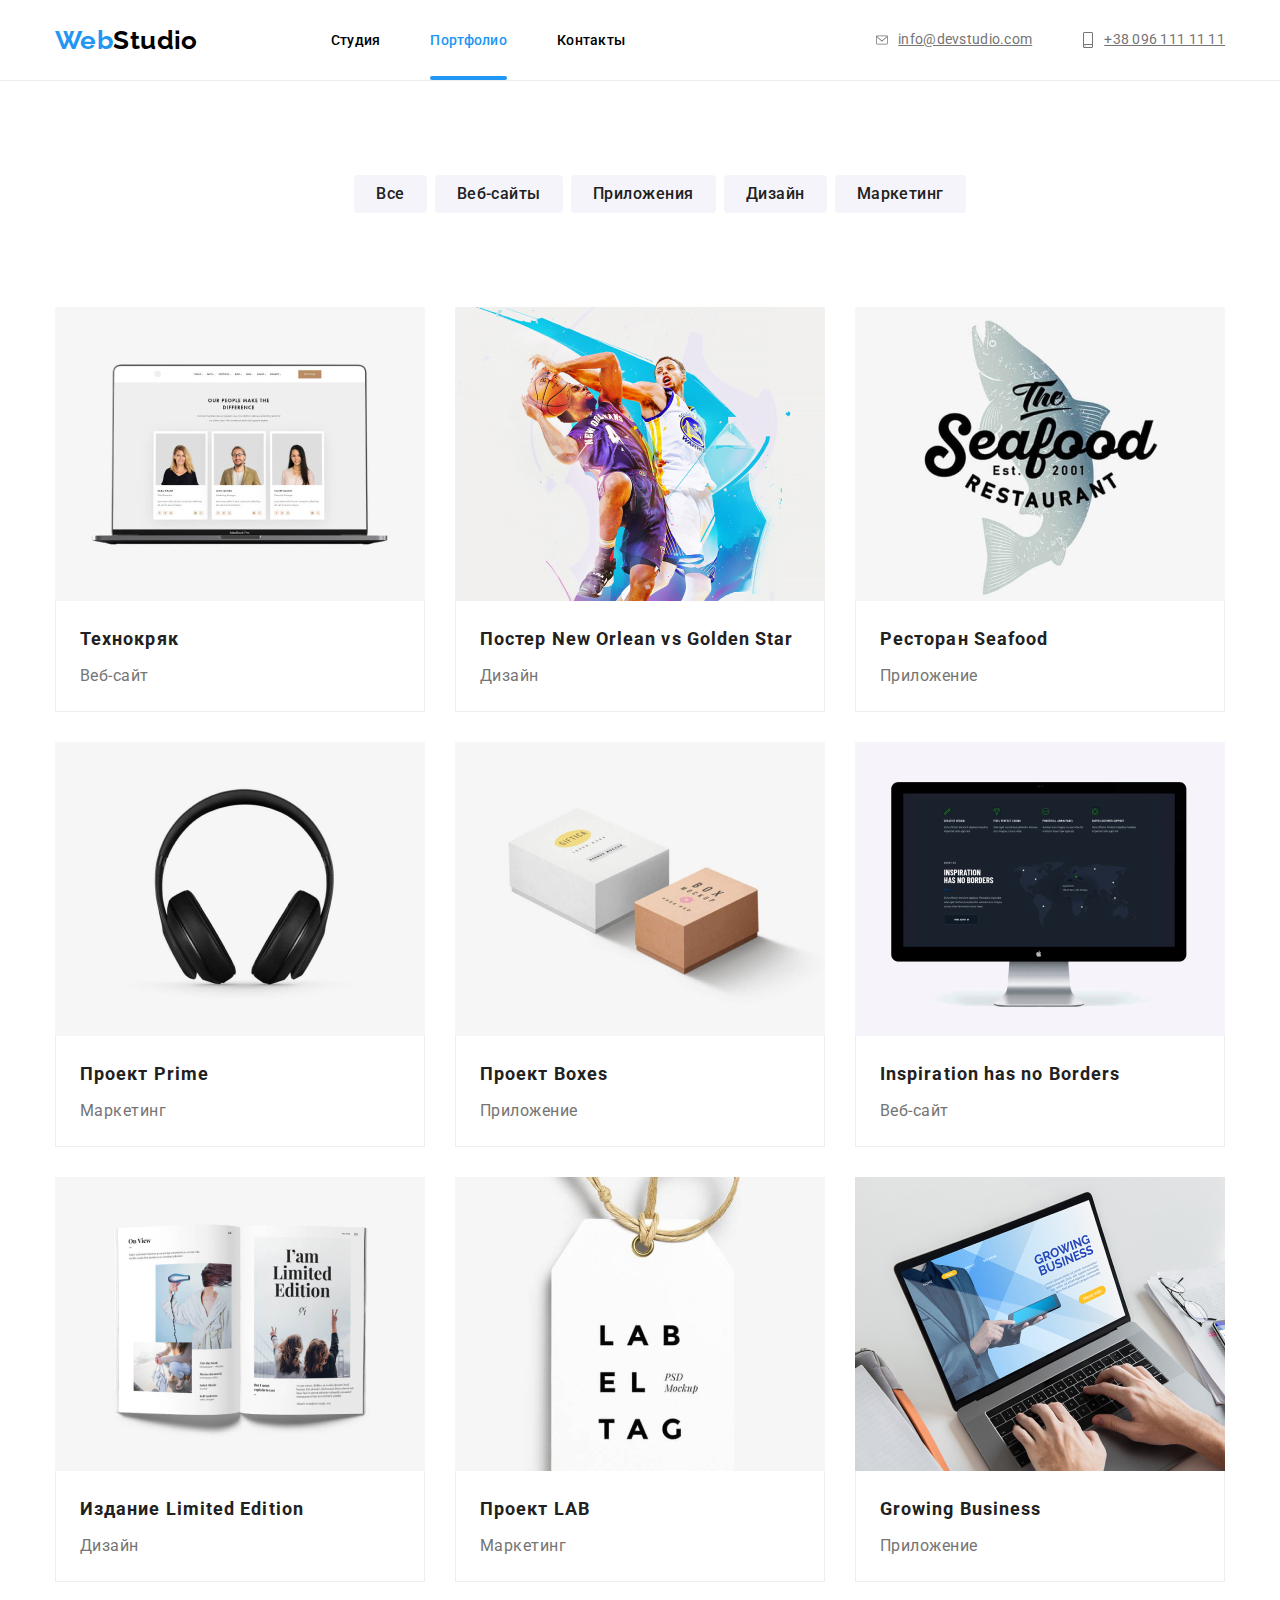
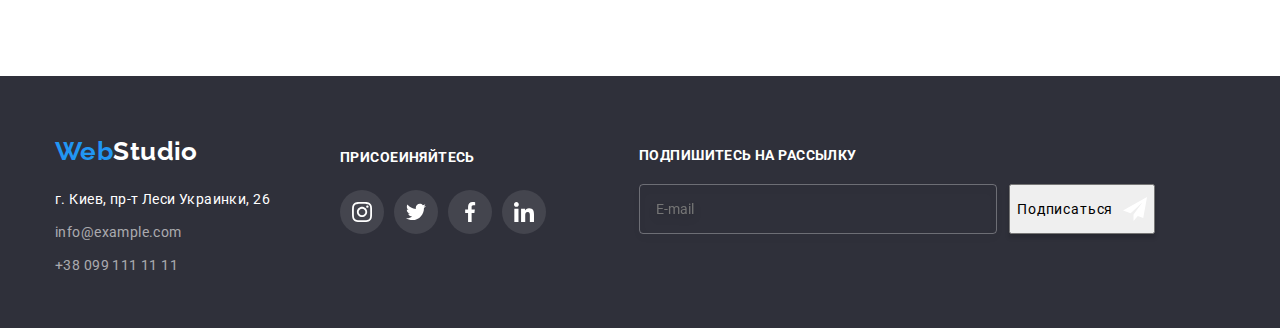
==== commit 797641c1: "БЕМ" ====
--- a/portfolio.html
+++ b/portfolio.html
@@ -16,25 +16,27 @@
 <body>
     <header class="header">
         <div class="container">
-            <div class="container-header">
-                <a href="./index.html" class="logo link">Web<Span class="logo-header">Studio</Span></a>
+            <div class="header__box">
+                <a class="logo" href="./index.html"><span class="logo__web-header">Web</span><Span
+                        class="logo__studio-header">Studio</Span></a>
                 <nav>
-                    <ul class="header-nav">
-                        <li class="nav-item"><a href="./index.html" class="link">Студия</a></li>
-                        <li class="nav-item"><a href="./portfolio.html" class="link carent">Портфолио</a></li>
-                        <li class="nav-item"><a href="" class="link">Контакты</a></li>
+                    <ul class="header__nav">
+                        <li class="header__nav-item"><a href="./index.html" class="header__button">Студия</a></li>
+                        <li class="header__nav-item"><a href="./portfolio.html" class="header__button carent">Портфолио</a>
+                        </li>
+                        <li class="header__nav-item"><a href="" class="header__button">Контакты</a></li>
                     </ul>
                 </nav>
-                <ul class="link-nav">
-                    <li class="link-item">
-                        <a href="mailto:info@devstudio.com" class="link"> <svg class="link-icon">
+                <ul class="header__link">
+                    <li class="header__link-item">
+                        <a href="mailto:info@devstudio.com" class="header__phone"> <svg class="header__link-icon">
                                 <use href="./images/icon/icon-defs.svg#icon-envelope"></use>
                             </svg>info@devstudio.com</a>
                     </li>
-                    <li class="link-item">
+                    <li class="header__link-item">
     
-                        <a href="tel:+380961111111" class="link">
-                            <svg class="link-icon">
+                        <a href="tel:+380961111111" class="header__mail">
+                            <svg class="header__link-icon">
                                 <use href="./images/icon/icon-defs.svg#icon-smartphone"></use>
                             </svg>+38 096 111 11 11</a>
                     </li>
@@ -175,8 +177,7 @@
                 <div class="addres-blok">
                     <address class="footer-addres">
                         <ul class="addres-list">
-                            <li class="social"> <a href="./index.html" class="logo">Web<Span
-                                        class="logo-footer">Studio</Span></a></li>
+                            <li class="social"> <a class="logo" href="./index.html"><span class="logo__web-footer">Web</span><Span class="logo__studio-footer">Studio</Span></a></li>
                             <li class="social"> г. Киев, пр-т Леси Украинки, 26 </li>
                             <li class="social"><a href="mailto:info@example.com" class="link">info@example.com</a></li>
                             <li class="social"><a href="tel:+380991111111" class="link">+38 099 111 11 11</a></li>
--- a/css/main.min.css
+++ b/css/main.min.css
@@ -1,2 +1,2 @@
-p,h1,h2,h3,h4{padding:0px;margin:0px}img{display:block}.link.carent{color:#2196f3}.link{color:var(--logo-text-color);text-decoration:none;transition:color 250ms cubic-bezier(0.4, 0, 0.2, 1)}:root{--primery-text-color: #757575;--secondary-text-color: #212121;--accent-color-text: #2196f3;--logo-text-color: #000000;--white-color: #ffffff;--background-footer-color: #2f303a;--hover-button: #188ce8;--secondary-backgraund-color: #f5f4fa;--icon-color: #afb1b8}.container{width:1200px;margin-left:auto;margin-right:auto;padding-left:15px;padding-right:15px}body{font-family:"Roboto", sans-serif;font-weight:400;font-size:14px;line-height:1.71;letter-spacing:0.03em;background-color:#ffffff;color:var(--primery-text-color)}.logo{font-family:"Raleway", sans-serif;font-weight:700;font-size:26px;line-height:1.17;color:var(--accent-color-text);text-decoration:none}.logo-header{color:var(--logo-text-color)}.logo-footer{color:var(--white-color)}.header{border-bottom:1px solid #ececec}.container-header{display:flex;align-items:center}.header-nav{display:flex;min-width:294px;margin-left:93px;margin-top:32px;margin-bottom:32px;justify-content:space-between;font-weight:500;line-height:1.17;list-style:none;letter-spacing:0.02em}.header-nav.link{color:var(--logo-text-color)}.header-nav .link:hover,.header-nav .link:focus{color:var(--accent-color-text)}.nav-item:not(:first-child){margin-left:50px}.nav-item{position:relative}.link-nav{display:flex;margin-right:0px;margin-left:auto;list-style:none;letter-spacing:0.02em}.link-item:last-child{margin-left:50px}.link-item .link{display:flex;align-items:center;color:var(--primery-text-color)}.link:hover,.link:focus{color:var(--accent-color-text)}.link-item{display:flex;align-items:center}.link-icon{margin-right:10px;width:12px;height:16px;fill:currentcolor}.carent{color:var(--accent-color-text)}.carent::after{content:"";position:absolute;width:100%;height:4px;border-radius:2px;background-color:var(--accent-color-text);display:block;bottom:-32px}.hero{background:#c4c4c4;background-repeat:no-repeat;background-image:linear-gradient(rgba(47,48,58,0.4), rgba(47,48,58,0.4)),url(../images/hero-backgraund.jpg);background-position:center;background-size:cover;max-width:1600px;margin-left:auto;margin-right:auto}.hero-box{display:flex;flex-direction:column;align-items:center}.hero-title{margin-bottom:0px;margin-top:200px;padding:0px;font-size:44px;font-weight:900;line-height:1.36;letter-spacing:0.06em;color:var(--white-color);text-transform:uppercase;text-align:center}.button{border-radius:4px;border:transparent;align-content:center;min-height:50px;width:200px;margin-bottom:200px;margin-top:30px;padding:0px;font-family:"roboto", sans-serif;font-size:16px;font-weight:700;line-height:1.87;color:var(--white-color);background-color:var(--accent-color-text);transition:background-color 250ms cubic-bezier(0.4, 0, 0.2, 1);cursor:pointer}.button:hover,.button:focus{color:var(--white-color);background-color:var(--hover-button)}.section-title{color:var(--secondary-text-color);font-style:normal;font-weight:700;font-size:36px;line-height:1.17;text-align:center}.section .title{color:var(--secondary-text-color)}.feature{display:flex;padding:0px;margin-top:94px;margin-bottom:0px;list-style:none}.feature-icon{display:flex;align-items:center;justify-content:center;width:270px;height:120px;background-color:var(--secondary-backgraund-color)}.feature-logo{width:70px;height:70px}.feature-list{margin-top:0px;width:270px;text-align:left}.feature-list:not(:first-child){margin-left:30px}.feature-title{color:var(--secondary-text-color);text-transform:uppercase}.work{margin-top:94px}.our-work{display:flex;flex-wrap:wrap;padding-left:0;padding-right:0px;margin-bottom:0px;margin-top:50px;list-style:none}.list-work:not(:first-child){margin-left:30px}.work-top{position:relative}.work-top-text{text-align:center;padding:27px;position:absolute;bottom:0;text-transform:uppercase;color:var(--white-color);font-weight:700;line-height:1.17;display:block;background-color:rgba(47,48,58,0.8);height:70px;width:100%}.section.team{background-color:var(--secondary-backgraund-color)}.team-box{padding-bottom:94px;margin-top:94px;padding-top:94px}.team-box.title{text-shadow:0px 4px 4px rgba(0,0,0,0.25)}.our-team{display:flex;margin-top:50px;margin-left:0px;margin-right:0px;padding-left:0px;padding-right:0px;font-size:16px;line-height:1.17;list-style:none}.our-team .title{margin-top:30px;font-style:normal;font-weight:500;font-size:16px;list-style:none}.our-team .profession{margin-top:10px;margin-bottom:16px}.our-team .social-list{margin-bottom:34px;margin-top:0px;padding:0px;display:flex;justify-content:center}.team-card{text-align:center;background-color:var(--white-color);box-shadow:0px 4px 4px rgba(0,0,0,0.25),0px 1px 1px rgba(0,0,0,0.14),0px 2px 1px rgba(0,0,0,0.2);border-radius:0px 0px 4px 4px}.team-card:not(:first-child){margin-left:30px}.social-item{width:44px;height:44px;list-style:none}.social-item+.social-item{margin-left:10px}.social-link{width:100%;height:100%;border-radius:50%;display:flex;align-items:center;justify-content:center;transition:background-color 250ms cubic-bezier(0.4, 0, 0.2, 1)}.social-link:hover,.social-link:focus{background-color:var(--accent-color-text)}.social-link:hover .social-icon,.social-link:focus .social-icon{fill:var(--white-color)}.social-icon{width:20px;height:20px;fill:var(--icon-color);transition:fill 250ms cubic-bezier(0.4, 0, 0.2, 1)}.clients{margin-top:94px}.clients-list{padding:0px;margin:0px;display:flex}.clients-link{width:106px;height:60px}.clients-item{margin-top:50px;width:170px;height:92px;list-style:none;border:1px solid var(--icon-color);border-radius:4px;display:flex;align-items:center;justify-content:center;transition:250ms cubic-bezier(0.4, 0, 0.2, 1)}.clients-item+.clients-item{margin-left:30px}.clients-icon{width:100%;height:100%;fill:var(--icon-color);transition:fill 250ms cubic-bezier(0.4, 0, 0.2, 1)}.clients-item:hover,.clients-item:focus{border:1px solid var(--accent-color-text)}.clients-item:hover .clients-icon,.clients-item:focus .clients-icon{fill:var(--accent-color-text)}.footer{margin-top:94px;background-color:var(--background-footer-color)}.footer-addres{height:252px;font-style:normal;color:#ffffff}.addres-list{margin-top:0px;margin-bottom:0px;padding-left:0px;padding-right:0px;list-style:none}.addres-list .link{color:rgba(255,255,255,0.6)}.social:first-child{padding-top:60px}.social:nth-child(2){margin-top:20px}.social:nth-child(n+3){margin-top:9px}.social:last-child{margin-bottom:60px}.social .link:hover,.social .link:focus{color:var(--accent-color-text)}.link-blok{margin-left:70px}.addres-title{padding:0px;font-size:14px;color:var(--white-color);margin-top:70px}.footer-blok{display:flex}.footer-list{margin:0px;padding:0px;list-style:none;display:flex}.footer-item{margin-top:20px;width:44px;height:44px;list-style:none}.footer-item+.footer-item{margin-left:10px}.footer-link{width:100%;height:100%;border-radius:50%;display:flex;align-items:center;justify-content:center;background:rgba(255,255,255,0.1);transition:background-color 250ms cubic-bezier(0.4, 0, 0.2, 1)}.footer-link:hover,.footer-link:focus{background-color:var(--accent-color-text)}.footer-icon{fill:var(--white-color);width:20px;height:20px}.subscribe-box{margin-top:72px;margin-left:93px}.subscribe-title{color:var(--white-color);text-transform:uppercase;font-weight:700;font-size:14px;line-height:1.14}.subscribe-form{margin-top:20px;display:flex}.subscibe-input{color:var(--white-color);padding-left:16px;width:358px;height:50px;background:transparent;border:1px solid rgba(255,255,255,0.3);filter:drop-shadow(0px 4px 4px rgba(0,0,0,0.15));border-radius:4px;outline:none}.subscribe-btn{display:flex;align-items:center;justify-content:center;margin-left:12px;margin-top:0;letter-spacing:0.06em;box-shadow:0px 4px 4px rgba(0,0,0,0.15)}.subscribe-icon{margin-left:10px;width:24px;height:24px}.backdrop{position:fixed;top:0;width:100vw;height:100vh;background-color:rgba(0,0,0,0.2);display:flex;align-items:center;justify-content:center;transition:opacity 250ms cubic-bezier(0.4, 0, 0.2, 1),visibility 250ms cubic-bezier(0.4, 0, 0.2, 1)}.backdrop.is-hidden{opacity:0;visibility:hidden;pointer-events:none}.modal{padding-left:40px;padding-right:40px;padding-top:40px;position:relative;width:528px;min-height:581px;border-radius:4px;background-color:var(--white-color);transform:scale(1);transition:transform 250ms cubic-bezier(0.4, 0, 0.2, 1)}.backdrop.is-hidden .modal{transform:scale(2)}.feedback-title{color:var(--secondary-text-color);font-weight:700;font-size:20px;line-height:1.15;text-align:center;letter-spacing:0.03em}.feedback-label{display:block;margin-bottom:4px;font-size:12px;line-height:1.16;letter-spacing:0.01em}.feedback-field{position:relative;margin-top:10px}.user-input{width:100%;height:40px;border:1px solid rgba(33,33,33,0.2);border-radius:4px;outline:none;padding-left:42px;padding-right:10px}.user-input.comment{padding-top:12px;padding-left:16px;height:120px;resize:none}.user-input:focus{border-color:var(--accent-color-text)}.user-input:focus+.input-icon{fill:var(--accent-color-text)}.feedback-link{margin-left:3px;color:var(--accent-color-text)}.input-icon{position:absolute;left:12px;top:50%;width:18px;height:18px}.check-text{display:flex;align-items:center;justify-content:center;margin-top:20px;cursor:pointer}.check-text span{margin-right:7px;width:16px;height:16px;background-repeat:no-repeat;background-image:url(../images/icon/check-border.svg)}.feedback-checkbox:checked+.check-text span{background-repeat:no-repeat;background-image:url(../images/icon/icon-check.svg)}.sabmit-btn{display:block;margin:auto;margin-top:30px;box-shadow:0px 1px 3px rgba(0,0,0,0.12),0px 1px 1px rgba(0,0,0,0.14),0px 2px 1px rgba(0,0,0,0.2)}.close-btn{position:absolute;top:8px;right:8px;background-color:var(--white-color);border-radius:50%;border:1px solid rgba(0,0,0,0.1);display:flex;align-items:center;justify-content:center;margin:0;padding:0;width:30px;height:30px;cursor:pointer}.close-btn:focus .close-icon,.close-btn:hover .close-icon{fill:var(--accent-color-text)}.close-icon{width:18px;height:18px}.button-select{display:flex;margin-top:94px;margin-bottom:0px;justify-content:center;list-style:none}.btn-select{padding-bottom:6px;padding-top:6px;padding-right:22px;padding-left:22px;border-radius:4px;border:transparent;font-family:"Roboto", sans-serif;font-weight:500;font-size:16px;line-height:1.62;text-align:center;letter-spacing:0.03em;color:var(--secondary-text-color);background-color:var(--secondary-backgraund-color);transition:background-color 250ms cubic-bezier(0.4, 0, 0.2, 1),color 250ms cubic-bezier(0.4, 0, 0.2, 1),box-shadow 250ms cubic-bezier(0.4, 0, 0.2, 1)}.select:not(:first-child){margin-left:8px}.btn-select:hover,.btn-select:focus{color:var(--white-color);background-color:var(--accent-color-text);box-shadow:0px 4px 4px rgba(0,0,0,0.25)}.portfolio-list{padding:0px;display:flex;margin-top:0px;margin-bottom:94px;margin-top:94px;flex-wrap:wrap;list-style:none}.portfolio-card{display:block;background:#ffffff;transition:box-shadow 250ms cubic-bezier(0.4, 0, 0.2, 1)}.portfolio-card:hover,.portfolio-card:focus{box-shadow:0px 1px 1px rgba(0,0,0,0.12),0px 4px 4px rgba(0,0,0,0.06),1px 4px 6px rgba(0,0,0,0.16)}.portfolio-card:nth-child(n+4){margin-top:30px}.portfolio-card:nth-child(3n+2){margin-left:30px;margin-right:30px}.portfolio-card:hover .portfolio-top-text{transform:translateY(0)}.portfolio-top-wrapper{position:relative;overflow:hidden;width:100%}.portfolio-top-wrapper .portfolio-top-text{position:absolute;color:#ffffff;line-height:1.56;font-size:18px;top:0;padding-left:24px;padding-right:24px;padding-top:63px;padding-bottom:63px;background-color:rgba(33,150,243,0.9);transform:translateY(100%);transition:transform 250ms cubic-bezier(0.4, 0, 0.2, 1)}.card-text{margin-top:0px;border-bottom:1px solid #eeeeee;border-left:1px solid #eeeeee;border-right:1px solid #eeeeee}.card-text .portfolio-title{padding-top:20px;margin-top:0px;margin-left:24px;font-weight:700;font-size:18px;line-height:2;letter-spacing:0.06em;color:var(--secondary-text-color)}.card-text .portfolio-text{margin-top:4px;margin-left:24px;margin-bottom:20px;font-weight:400;font-size:16px;line-height:1.87;letter-spacing:0.03em;color:var(--primery-text-color)}
+p,h1,h2,h3,h4{padding:0px;margin:0px}img{display:block}.link.carent{color:#2196f3}.link{color:var(--logo-text-color);text-decoration:none;transition:color 250ms cubic-bezier(0.4, 0, 0.2, 1)}:root{--primery-text-color: #757575;--secondary-text-color: #212121;--accent-color-text: #2196f3;--logo-text-color: #000000;--white-color: #ffffff;--background-footer-color: #2f303a;--hover-button: #188ce8;--secondary-backgraund-color: #f5f4fa;--icon-color: #afb1b8}.container{width:1200px;margin-left:auto;margin-right:auto;padding-left:15px;padding-right:15px}body{font-family:"Roboto", sans-serif;font-weight:400;font-size:14px;line-height:1.71;letter-spacing:0.03em;background-color:#ffffff;color:var(--primery-text-color)}.logo{font-family:"Raleway", sans-serif;font-weight:700;font-size:26px;line-height:1.17;color:var(--accent-color-text);text-decoration:none}.logo__studio-header{color:var(--logo-text-color)}.logo__studio-footer{color:var(--white-color)}.logo__web-footer{color:inherit}.logo__web-header{color:inherit}.header{border-bottom:1px solid #ececec}.header__box{display:flex;align-items:center}.header__nav{display:flex;min-width:294px;margin-left:93px;margin-top:32px;margin-bottom:32px;justify-content:space-between;font-weight:500;line-height:1.17;list-style:none;letter-spacing:0.02em}.header__button{color:var(--logo-text-color);text-decoration:none}.header__button:hover,.header__button:focus{color:var(--accent-color-text)}.header__nav-item:not(:first-child){margin-left:50px}.header__nav-item{position:relative}.header__link{display:flex;margin-right:0px;margin-left:auto;list-style:none;letter-spacing:0.02em}.header__link-item:last-child{margin-left:50px}.header__phone{display:flex;align-items:center;color:var(--primery-text-color)}.header__phone:hover,.header__phone:focus{color:var(--accent-color-text)}.header__mail{display:flex;align-items:center;color:var(--primery-text-color)}.header__mail:hover,.header__mail:focus{color:var(--accent-color-text)}.header__link-item{display:flex;align-items:center}.header__link-icon{margin-right:10px;width:12px;height:16px;fill:currentcolor}.carent{color:var(--accent-color-text)}.carent::after{content:"";position:absolute;width:100%;height:4px;border-radius:2px;background-color:var(--accent-color-text);display:block;bottom:-32px}.hero{background:#c4c4c4;background-repeat:no-repeat;background-image:linear-gradient(rgba(47,48,58,0.4), rgba(47,48,58,0.4)),url(../images/hero-backgraund.jpg);background-position:center;background-size:cover;max-width:1600px;margin-left:auto;margin-right:auto}.hero__box{display:flex;flex-direction:column;align-items:center}.hero__title{margin-bottom:0px;margin-top:200px;padding:0px;font-size:44px;font-weight:900;line-height:1.36;letter-spacing:0.06em;color:var(--white-color);text-transform:uppercase;text-align:center}.button{border-radius:4px;border:transparent;align-content:center;min-height:50px;width:200px;margin-bottom:200px;margin-top:30px;padding:0px;font-family:"roboto", sans-serif;font-size:16px;font-weight:700;line-height:1.87;color:var(--white-color);background-color:var(--accent-color-text);transition:background-color 250ms cubic-bezier(0.4, 0, 0.2, 1);cursor:pointer}.button:hover,.button:focus{color:var(--white-color);background-color:var(--hover-button)}.title{color:var(--secondary-text-color);font-weight:700;font-size:36px;line-height:1.17;text-align:center}.feature__list{display:flex;padding:0px;margin-top:94px;margin-bottom:0px;list-style:none}.feature__board{display:flex;align-items:center;justify-content:center;width:270px;height:120px;background-color:var(--secondary-backgraund-color)}.feature__logo{width:70px;height:70px}.feature__item{margin-top:0px;width:270px;text-align:left}.feature__item:not(:first-child){margin-left:30px}.feature__title{color:var(--secondary-text-color);text-transform:uppercase}.work{margin-top:94px}.work__list{display:flex;flex-wrap:wrap;padding-left:0;padding-right:0px;margin-bottom:0px;margin-top:50px;list-style:none}.work__list-item:not(:first-child){margin-left:30px}.work__list_top{position:relative}.work__list_top-text{text-align:center;padding:27px;position:absolute;bottom:0;text-transform:uppercase;color:var(--white-color);font-weight:700;line-height:1.17;display:block;background-color:rgba(47,48,58,0.8);height:70px;width:100%}.section_bg_color_team{background-color:var(--secondary-backgraund-color)}.team__box{padding-bottom:94px;margin-top:94px;padding-top:94px}.team__box.title{text-shadow:0px 4px 4px rgba(0,0,0,0.25)}.team__list{display:flex;margin-top:50px;margin-left:0px;margin-right:0px;padding-left:0px;padding-right:0px;font-size:16px;line-height:1.17;list-style:none}.team__list .team__card__title{margin-top:30px;font-style:normal;font-weight:500;font-size:16px;list-style:none}.team__list .team__card__profession{margin-top:10px;margin-bottom:16px}.team__list .team__social-list{margin-bottom:34px;margin-top:0px;padding:0px;display:flex;justify-content:center}.team__card{text-align:center;background-color:var(--white-color);box-shadow:0px 4px 4px rgba(0,0,0,0.25),0px 1px 1px rgba(0,0,0,0.14),0px 2px 1px rgba(0,0,0,0.2);border-radius:0px 0px 4px 4px}.team__card:not(:first-child){margin-left:30px}.team__social-item{width:44px;height:44px;list-style:none}.team__social-item+.team__social-item{margin-left:10px}.team__social-link{width:100%;height:100%;border-radius:50%;display:flex;align-items:center;justify-content:center;transition:background-color 250ms cubic-bezier(0.4, 0, 0.2, 1)}.team__social-link:hover,.team__social-link:focus{background-color:var(--accent-color-text)}.team__social-link:hover .team__social-icon,.team__social-link:focus .team__social-icon{fill:var(--white-color)}.team__social-icon{width:20px;height:20px;fill:var(--icon-color);transition:fill 250ms cubic-bezier(0.4, 0, 0.2, 1)}.clients{margin-top:94px}.clients-list{padding:0px;margin:0px;display:flex}.clients-link{width:106px;height:60px}.clients-item{margin-top:50px;width:170px;height:92px;list-style:none;border:1px solid var(--icon-color);border-radius:4px;display:flex;align-items:center;justify-content:center;transition:250ms cubic-bezier(0.4, 0, 0.2, 1)}.clients-item+.clients-item{margin-left:30px}.clients-icon{width:100%;height:100%;fill:var(--icon-color);transition:fill 250ms cubic-bezier(0.4, 0, 0.2, 1)}.clients-item:hover,.clients-item:focus{border:1px solid var(--accent-color-text)}.clients-item:hover .clients-icon,.clients-item:focus .clients-icon{fill:var(--accent-color-text)}.footer{margin-top:94px;background-color:var(--background-footer-color)}.footer-addres{height:252px;font-style:normal;color:#ffffff}.addres-list{margin-top:0px;margin-bottom:0px;padding-left:0px;padding-right:0px;list-style:none}.addres-list .link{color:rgba(255,255,255,0.6)}.social:first-child{padding-top:60px}.social:nth-child(2){margin-top:20px}.social:nth-child(n+3){margin-top:9px}.social:last-child{margin-bottom:60px}.social .link:hover,.social .link:focus{color:var(--accent-color-text)}.link-blok{margin-left:70px}.addres-title{padding:0px;font-size:14px;color:var(--white-color);margin-top:70px}.footer-blok{display:flex}.footer-list{margin:0px;padding:0px;list-style:none;display:flex}.footer-item{margin-top:20px;width:44px;height:44px;list-style:none}.footer-item+.footer-item{margin-left:10px}.footer-link{width:100%;height:100%;border-radius:50%;display:flex;align-items:center;justify-content:center;background:rgba(255,255,255,0.1);transition:background-color 250ms cubic-bezier(0.4, 0, 0.2, 1)}.footer-link:hover,.footer-link:focus{background-color:var(--accent-color-text)}.footer-icon{fill:var(--white-color);width:20px;height:20px}.subscribe-box{margin-top:72px;margin-left:93px}.subscribe-title{color:var(--white-color);text-transform:uppercase;font-weight:700;font-size:14px;line-height:1.14}.subscribe-form{margin-top:20px;display:flex}.subscibe-input{color:var(--white-color);padding-left:16px;width:358px;height:50px;background:transparent;border:1px solid rgba(255,255,255,0.3);filter:drop-shadow(0px 4px 4px rgba(0,0,0,0.15));border-radius:4px;outline:none}.subscribe-btn{display:flex;align-items:center;justify-content:center;margin-left:12px;margin-top:0;letter-spacing:0.06em;box-shadow:0px 4px 4px rgba(0,0,0,0.15)}.subscribe-icon{margin-left:10px;width:24px;height:24px}.backdrop{position:fixed;top:0;width:100vw;height:100vh;background-color:rgba(0,0,0,0.2);display:flex;align-items:center;justify-content:center;transition:opacity 250ms cubic-bezier(0.4, 0, 0.2, 1),visibility 250ms cubic-bezier(0.4, 0, 0.2, 1)}.backdrop.is-hidden{opacity:0;visibility:hidden;pointer-events:none}.modal{padding-left:40px;padding-right:40px;padding-top:40px;position:relative;width:528px;min-height:581px;border-radius:4px;background-color:var(--white-color);transform:scale(1);transition:transform 250ms cubic-bezier(0.4, 0, 0.2, 1)}.backdrop.is-hidden .modal{transform:scale(2)}.feedback-title{color:var(--secondary-text-color);font-weight:700;font-size:20px;line-height:1.15;text-align:center;letter-spacing:0.03em}.feedback-label{display:block;margin-bottom:4px;font-size:12px;line-height:1.16;letter-spacing:0.01em}.feedback-field{position:relative;margin-top:10px}.user-input{width:100%;height:40px;border:1px solid rgba(33,33,33,0.2);border-radius:4px;outline:none;padding-left:42px;padding-right:10px}.user-input.comment{padding-top:12px;padding-left:16px;height:120px;resize:none}.user-input:focus{border-color:var(--accent-color-text)}.user-input:focus+.input-icon{fill:var(--accent-color-text)}.feedback-link{margin-left:3px;color:var(--accent-color-text)}.input-icon{position:absolute;left:12px;top:50%;width:18px;height:18px}.check-text{display:flex;align-items:center;justify-content:center;margin-top:20px;cursor:pointer}.check-text span{margin-right:7px;width:16px;height:16px;background-repeat:no-repeat;background-image:url(../images/icon/check-border.svg)}.feedback-checkbox:checked+.check-text span{background-repeat:no-repeat;background-image:url(../images/icon/icon-check.svg)}.sabmit-btn{display:block;margin:auto;margin-top:30px;box-shadow:0px 1px 3px rgba(0,0,0,0.12),0px 1px 1px rgba(0,0,0,0.14),0px 2px 1px rgba(0,0,0,0.2)}.close-btn{position:absolute;top:8px;right:8px;background-color:var(--white-color);border-radius:50%;border:1px solid rgba(0,0,0,0.1);display:flex;align-items:center;justify-content:center;margin:0;padding:0;width:30px;height:30px;cursor:pointer}.close-btn:focus .close-icon,.close-btn:hover .close-icon{fill:var(--accent-color-text)}.close-icon{width:18px;height:18px}.button-select{display:flex;margin-top:94px;margin-bottom:0px;justify-content:center;list-style:none}.btn-select{padding-bottom:6px;padding-top:6px;padding-right:22px;padding-left:22px;border-radius:4px;border:transparent;font-family:"Roboto", sans-serif;font-weight:500;font-size:16px;line-height:1.62;text-align:center;letter-spacing:0.03em;color:var(--secondary-text-color);background-color:var(--secondary-backgraund-color);transition:background-color 250ms cubic-bezier(0.4, 0, 0.2, 1),color 250ms cubic-bezier(0.4, 0, 0.2, 1),box-shadow 250ms cubic-bezier(0.4, 0, 0.2, 1)}.select:not(:first-child){margin-left:8px}.btn-select:hover,.btn-select:focus{color:var(--white-color);background-color:var(--accent-color-text);box-shadow:0px 4px 4px rgba(0,0,0,0.25)}.portfolio-list{padding:0px;display:flex;margin-top:0px;margin-bottom:94px;margin-top:94px;flex-wrap:wrap;list-style:none}.portfolio-card{display:block;background:#ffffff;transition:box-shadow 250ms cubic-bezier(0.4, 0, 0.2, 1)}.portfolio-card:hover,.portfolio-card:focus{box-shadow:0px 1px 1px rgba(0,0,0,0.12),0px 4px 4px rgba(0,0,0,0.06),1px 4px 6px rgba(0,0,0,0.16)}.portfolio-card:nth-child(n+4){margin-top:30px}.portfolio-card:nth-child(3n+2){margin-left:30px;margin-right:30px}.portfolio-card:hover .portfolio-top-text{transform:translateY(0)}.portfolio-top-wrapper{position:relative;overflow:hidden;width:100%}.portfolio-top-wrapper .portfolio-top-text{position:absolute;color:#ffffff;line-height:1.56;font-size:18px;top:0;padding-left:24px;padding-right:24px;padding-top:63px;padding-bottom:63px;background-color:rgba(33,150,243,0.9);transform:translateY(100%);transition:transform 250ms cubic-bezier(0.4, 0, 0.2, 1)}.card-text{margin-top:0px;border-bottom:1px solid #eeeeee;border-left:1px solid #eeeeee;border-right:1px solid #eeeeee}.card-text .portfolio-title{padding-top:20px;margin-top:0px;margin-left:24px;font-weight:700;font-size:18px;line-height:2;letter-spacing:0.06em;color:var(--secondary-text-color)}.card-text .portfolio-text{margin-top:4px;margin-left:24px;margin-bottom:20px;font-weight:400;font-size:16px;line-height:1.87;letter-spacing:0.03em;color:var(--primery-text-color)}
 /*# sourceMappingURL=main.min.css.map */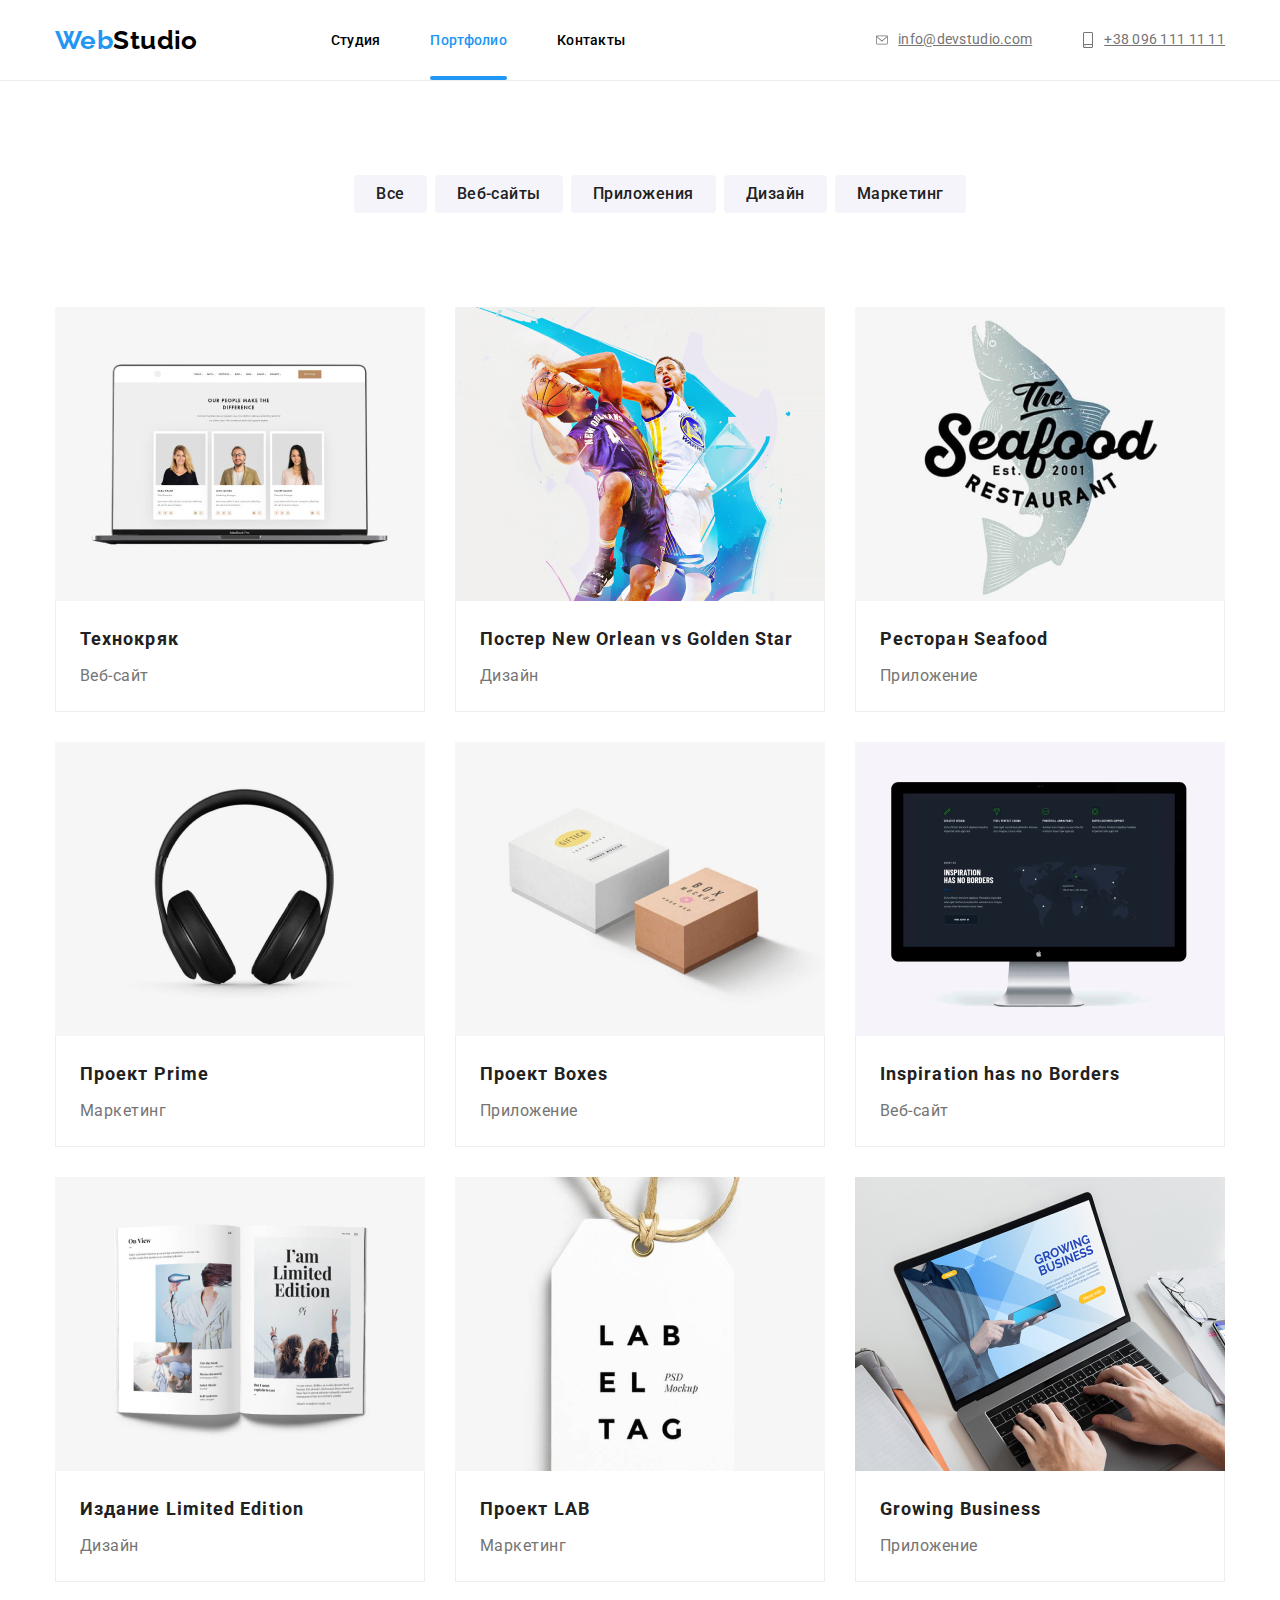
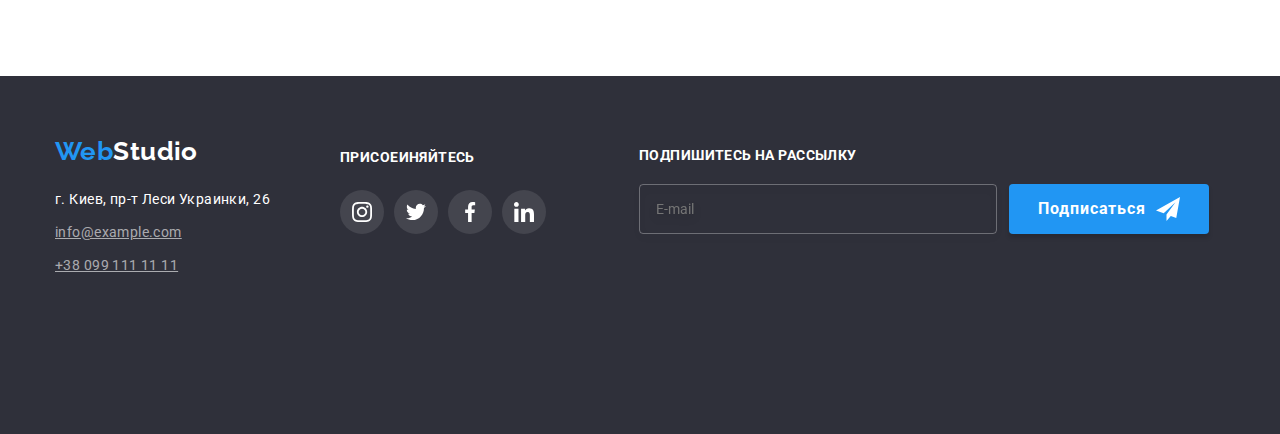
==== commit adaa418a: "BEM" ====
--- a/portfolio.html
+++ b/portfolio.html
@@ -173,55 +173,57 @@
     </main>
     <footer class="footer">
         <div class="container">
-            <div class="footer-blok">
-                <div class="addres-blok">
-                    <address class="footer-addres">
-                        <ul class="addres-list">
-                            <li class="social"> <a class="logo" href="./index.html"><span class="logo__web-footer">Web</span><Span class="logo__studio-footer">Studio</Span></a></li>
-                            <li class="social"> г. Киев, пр-т Леси Украинки, 26 </li>
-                            <li class="social"><a href="mailto:info@example.com" class="link">info@example.com</a></li>
-                            <li class="social"><a href="tel:+380991111111" class="link">+38 099 111 11 11</a></li>
-                        </ul>
-                    </address>
-                </div>
-                <div class="link-blok">
-                    <h2 class="addres-title">ПРИСОЕИНЯЙТЕСЬ</h2>
-                    <ul class="footer-list">
-                        <li class="footer-item">
-                            <a href="" class="footer-link">
-                                <svg class="footer-icon ">
+            <div class="footer__box">
+                <address class="footer__addres">
+                    <ul class="footer__addres-list">
+                        <li class="footer__addres-item"> <a class="logo" href="./index.html"><span
+                                    class="logo__web-footer">Web</span><Span class="logo__studio-footer">Studio</Span></a>
+                        </li>
+                        <li class="footer__addres-item"> г. Киев, пр-т Леси Украинки, 26 </li>
+                        <li class="footer__addres-item"><a href="mailto:info@example.com"
+                                class="footer__addres-link">info@example.com</a></li>
+                        <li class="footer__addres-item"><a href="tel:+380991111111" class="footer__addres-link">+38 099 111
+                                11 11</a></li>
+                    </ul>
+                </address>
+                <div class="footer__social-box">
+                    <h2 class="footer__social-title">ПРИСОЕИНЯЙТЕСЬ</h2>
+                    <ul class="footer__social-list">
+                        <li class="footer__social-item">
+                            <a href="" class="footer__social-link">
+                                <svg class="footer__social-icon ">
                                     <use href="./images/icon/icon-defs.svg#icon-instagram"></use>
                                 </svg>
                             </a>
                         </li>
-                        <li class="footer-item">
-                            <a href="" class="footer-link">
-                                <svg class="footer-icon">
+                        <li class="footer__social-item">
+                            <a href="" class="footer__social-link">
+                                <svg class="footer__social-icon">
                                     <use href="./images/icon/icon-defs.svg#icon-twitter"></use>
                                 </svg>
                             </a>
                         </li>
-                        <li class="footer-item">
-                            <a href="" class="footer-link">
-                                <svg class="footer-icon">
+                        <li class="footer__social-item">
+                            <a href="" class="footer__social-link">
+                                <svg class="footer__social-icon">
                                     <use href="./images/icon/icon-defs.svg#icon-facebook"></use>
                                 </svg>
                             </a>
                         </li>
-                        <li class="footer-item">
-                            <a href="" class="footer-link">
-                                <svg class="footer-icon">
+                        <li class="footer__social-item">
+                            <a href="" class="footer__social-link">
+                                <svg class="footer__social-icon">
                                     <use href="./images/icon/icon-defs.svg#icon-linkedin"></use>
                                 </svg>
                             </a>
                         </li>
                     </ul>
                 </div>
-                <div class="subscribe-box">
+                <div class="subscribe__box">
                     <p class="subscribe-title">Подпишитесь на рассылку</p>
-                    <form action="#" class="subscribe-form">
+                    <form action="#" class="subscribe__form">
                         <input type="email" name="subsribe" placeholder="E-mail" class="subscibe-input">
-                        <button type="submit" class="subscribe-btn">Подписаться
+                        <button type="submit" class="button subscribe-btn">Подписаться
                             <svg class="subscribe-icon">
                                 <use href="./images/icon/icon-defs.svg#icon-send"></use>
                             </svg>
--- a/css/main.min.css
+++ b/css/main.min.css
@@ -1,2 +1,2 @@
-p,h1,h2,h3,h4{padding:0px;margin:0px}img{display:block}.link.carent{color:#2196f3}.link{color:var(--logo-text-color);text-decoration:none;transition:color 250ms cubic-bezier(0.4, 0, 0.2, 1)}:root{--primery-text-color: #757575;--secondary-text-color: #212121;--accent-color-text: #2196f3;--logo-text-color: #000000;--white-color: #ffffff;--background-footer-color: #2f303a;--hover-button: #188ce8;--secondary-backgraund-color: #f5f4fa;--icon-color: #afb1b8}.container{width:1200px;margin-left:auto;margin-right:auto;padding-left:15px;padding-right:15px}body{font-family:"Roboto", sans-serif;font-weight:400;font-size:14px;line-height:1.71;letter-spacing:0.03em;background-color:#ffffff;color:var(--primery-text-color)}.logo{font-family:"Raleway", sans-serif;font-weight:700;font-size:26px;line-height:1.17;color:var(--accent-color-text);text-decoration:none}.logo__studio-header{color:var(--logo-text-color)}.logo__studio-footer{color:var(--white-color)}.logo__web-footer{color:inherit}.logo__web-header{color:inherit}.header{border-bottom:1px solid #ececec}.header__box{display:flex;align-items:center}.header__nav{display:flex;min-width:294px;margin-left:93px;margin-top:32px;margin-bottom:32px;justify-content:space-between;font-weight:500;line-height:1.17;list-style:none;letter-spacing:0.02em}.header__button{color:var(--logo-text-color);text-decoration:none}.header__button:hover,.header__button:focus{color:var(--accent-color-text)}.header__nav-item:not(:first-child){margin-left:50px}.header__nav-item{position:relative}.header__link{display:flex;margin-right:0px;margin-left:auto;list-style:none;letter-spacing:0.02em}.header__link-item:last-child{margin-left:50px}.header__phone{display:flex;align-items:center;color:var(--primery-text-color)}.header__phone:hover,.header__phone:focus{color:var(--accent-color-text)}.header__mail{display:flex;align-items:center;color:var(--primery-text-color)}.header__mail:hover,.header__mail:focus{color:var(--accent-color-text)}.header__link-item{display:flex;align-items:center}.header__link-icon{margin-right:10px;width:12px;height:16px;fill:currentcolor}.carent{color:var(--accent-color-text)}.carent::after{content:"";position:absolute;width:100%;height:4px;border-radius:2px;background-color:var(--accent-color-text);display:block;bottom:-32px}.hero{background:#c4c4c4;background-repeat:no-repeat;background-image:linear-gradient(rgba(47,48,58,0.4), rgba(47,48,58,0.4)),url(../images/hero-backgraund.jpg);background-position:center;background-size:cover;max-width:1600px;margin-left:auto;margin-right:auto}.hero__box{display:flex;flex-direction:column;align-items:center}.hero__title{margin-bottom:0px;margin-top:200px;padding:0px;font-size:44px;font-weight:900;line-height:1.36;letter-spacing:0.06em;color:var(--white-color);text-transform:uppercase;text-align:center}.button{border-radius:4px;border:transparent;align-content:center;min-height:50px;width:200px;margin-bottom:200px;margin-top:30px;padding:0px;font-family:"roboto", sans-serif;font-size:16px;font-weight:700;line-height:1.87;color:var(--white-color);background-color:var(--accent-color-text);transition:background-color 250ms cubic-bezier(0.4, 0, 0.2, 1);cursor:pointer}.button:hover,.button:focus{color:var(--white-color);background-color:var(--hover-button)}.title{color:var(--secondary-text-color);font-weight:700;font-size:36px;line-height:1.17;text-align:center}.feature__list{display:flex;padding:0px;margin-top:94px;margin-bottom:0px;list-style:none}.feature__board{display:flex;align-items:center;justify-content:center;width:270px;height:120px;background-color:var(--secondary-backgraund-color)}.feature__logo{width:70px;height:70px}.feature__item{margin-top:0px;width:270px;text-align:left}.feature__item:not(:first-child){margin-left:30px}.feature__title{color:var(--secondary-text-color);text-transform:uppercase}.work{margin-top:94px}.work__list{display:flex;flex-wrap:wrap;padding-left:0;padding-right:0px;margin-bottom:0px;margin-top:50px;list-style:none}.work__list-item:not(:first-child){margin-left:30px}.work__list_top{position:relative}.work__list_top-text{text-align:center;padding:27px;position:absolute;bottom:0;text-transform:uppercase;color:var(--white-color);font-weight:700;line-height:1.17;display:block;background-color:rgba(47,48,58,0.8);height:70px;width:100%}.section_bg_color_team{background-color:var(--secondary-backgraund-color)}.team__box{padding-bottom:94px;margin-top:94px;padding-top:94px}.team__box.title{text-shadow:0px 4px 4px rgba(0,0,0,0.25)}.team__list{display:flex;margin-top:50px;margin-left:0px;margin-right:0px;padding-left:0px;padding-right:0px;font-size:16px;line-height:1.17;list-style:none}.team__list .team__card__title{margin-top:30px;font-style:normal;font-weight:500;font-size:16px;list-style:none}.team__list .team__card__profession{margin-top:10px;margin-bottom:16px}.team__list .team__social-list{margin-bottom:34px;margin-top:0px;padding:0px;display:flex;justify-content:center}.team__card{text-align:center;background-color:var(--white-color);box-shadow:0px 4px 4px rgba(0,0,0,0.25),0px 1px 1px rgba(0,0,0,0.14),0px 2px 1px rgba(0,0,0,0.2);border-radius:0px 0px 4px 4px}.team__card:not(:first-child){margin-left:30px}.team__social-item{width:44px;height:44px;list-style:none}.team__social-item+.team__social-item{margin-left:10px}.team__social-link{width:100%;height:100%;border-radius:50%;display:flex;align-items:center;justify-content:center;transition:background-color 250ms cubic-bezier(0.4, 0, 0.2, 1)}.team__social-link:hover,.team__social-link:focus{background-color:var(--accent-color-text)}.team__social-link:hover .team__social-icon,.team__social-link:focus .team__social-icon{fill:var(--white-color)}.team__social-icon{width:20px;height:20px;fill:var(--icon-color);transition:fill 250ms cubic-bezier(0.4, 0, 0.2, 1)}.clients{margin-top:94px}.clients-list{padding:0px;margin:0px;display:flex}.clients-link{width:106px;height:60px}.clients-item{margin-top:50px;width:170px;height:92px;list-style:none;border:1px solid var(--icon-color);border-radius:4px;display:flex;align-items:center;justify-content:center;transition:250ms cubic-bezier(0.4, 0, 0.2, 1)}.clients-item+.clients-item{margin-left:30px}.clients-icon{width:100%;height:100%;fill:var(--icon-color);transition:fill 250ms cubic-bezier(0.4, 0, 0.2, 1)}.clients-item:hover,.clients-item:focus{border:1px solid var(--accent-color-text)}.clients-item:hover .clients-icon,.clients-item:focus .clients-icon{fill:var(--accent-color-text)}.footer{margin-top:94px;background-color:var(--background-footer-color)}.footer-addres{height:252px;font-style:normal;color:#ffffff}.addres-list{margin-top:0px;margin-bottom:0px;padding-left:0px;padding-right:0px;list-style:none}.addres-list .link{color:rgba(255,255,255,0.6)}.social:first-child{padding-top:60px}.social:nth-child(2){margin-top:20px}.social:nth-child(n+3){margin-top:9px}.social:last-child{margin-bottom:60px}.social .link:hover,.social .link:focus{color:var(--accent-color-text)}.link-blok{margin-left:70px}.addres-title{padding:0px;font-size:14px;color:var(--white-color);margin-top:70px}.footer-blok{display:flex}.footer-list{margin:0px;padding:0px;list-style:none;display:flex}.footer-item{margin-top:20px;width:44px;height:44px;list-style:none}.footer-item+.footer-item{margin-left:10px}.footer-link{width:100%;height:100%;border-radius:50%;display:flex;align-items:center;justify-content:center;background:rgba(255,255,255,0.1);transition:background-color 250ms cubic-bezier(0.4, 0, 0.2, 1)}.footer-link:hover,.footer-link:focus{background-color:var(--accent-color-text)}.footer-icon{fill:var(--white-color);width:20px;height:20px}.subscribe-box{margin-top:72px;margin-left:93px}.subscribe-title{color:var(--white-color);text-transform:uppercase;font-weight:700;font-size:14px;line-height:1.14}.subscribe-form{margin-top:20px;display:flex}.subscibe-input{color:var(--white-color);padding-left:16px;width:358px;height:50px;background:transparent;border:1px solid rgba(255,255,255,0.3);filter:drop-shadow(0px 4px 4px rgba(0,0,0,0.15));border-radius:4px;outline:none}.subscribe-btn{display:flex;align-items:center;justify-content:center;margin-left:12px;margin-top:0;letter-spacing:0.06em;box-shadow:0px 4px 4px rgba(0,0,0,0.15)}.subscribe-icon{margin-left:10px;width:24px;height:24px}.backdrop{position:fixed;top:0;width:100vw;height:100vh;background-color:rgba(0,0,0,0.2);display:flex;align-items:center;justify-content:center;transition:opacity 250ms cubic-bezier(0.4, 0, 0.2, 1),visibility 250ms cubic-bezier(0.4, 0, 0.2, 1)}.backdrop.is-hidden{opacity:0;visibility:hidden;pointer-events:none}.modal{padding-left:40px;padding-right:40px;padding-top:40px;position:relative;width:528px;min-height:581px;border-radius:4px;background-color:var(--white-color);transform:scale(1);transition:transform 250ms cubic-bezier(0.4, 0, 0.2, 1)}.backdrop.is-hidden .modal{transform:scale(2)}.feedback-title{color:var(--secondary-text-color);font-weight:700;font-size:20px;line-height:1.15;text-align:center;letter-spacing:0.03em}.feedback-label{display:block;margin-bottom:4px;font-size:12px;line-height:1.16;letter-spacing:0.01em}.feedback-field{position:relative;margin-top:10px}.user-input{width:100%;height:40px;border:1px solid rgba(33,33,33,0.2);border-radius:4px;outline:none;padding-left:42px;padding-right:10px}.user-input.comment{padding-top:12px;padding-left:16px;height:120px;resize:none}.user-input:focus{border-color:var(--accent-color-text)}.user-input:focus+.input-icon{fill:var(--accent-color-text)}.feedback-link{margin-left:3px;color:var(--accent-color-text)}.input-icon{position:absolute;left:12px;top:50%;width:18px;height:18px}.check-text{display:flex;align-items:center;justify-content:center;margin-top:20px;cursor:pointer}.check-text span{margin-right:7px;width:16px;height:16px;background-repeat:no-repeat;background-image:url(../images/icon/check-border.svg)}.feedback-checkbox:checked+.check-text span{background-repeat:no-repeat;background-image:url(../images/icon/icon-check.svg)}.sabmit-btn{display:block;margin:auto;margin-top:30px;box-shadow:0px 1px 3px rgba(0,0,0,0.12),0px 1px 1px rgba(0,0,0,0.14),0px 2px 1px rgba(0,0,0,0.2)}.close-btn{position:absolute;top:8px;right:8px;background-color:var(--white-color);border-radius:50%;border:1px solid rgba(0,0,0,0.1);display:flex;align-items:center;justify-content:center;margin:0;padding:0;width:30px;height:30px;cursor:pointer}.close-btn:focus .close-icon,.close-btn:hover .close-icon{fill:var(--accent-color-text)}.close-icon{width:18px;height:18px}.button-select{display:flex;margin-top:94px;margin-bottom:0px;justify-content:center;list-style:none}.btn-select{padding-bottom:6px;padding-top:6px;padding-right:22px;padding-left:22px;border-radius:4px;border:transparent;font-family:"Roboto", sans-serif;font-weight:500;font-size:16px;line-height:1.62;text-align:center;letter-spacing:0.03em;color:var(--secondary-text-color);background-color:var(--secondary-backgraund-color);transition:background-color 250ms cubic-bezier(0.4, 0, 0.2, 1),color 250ms cubic-bezier(0.4, 0, 0.2, 1),box-shadow 250ms cubic-bezier(0.4, 0, 0.2, 1)}.select:not(:first-child){margin-left:8px}.btn-select:hover,.btn-select:focus{color:var(--white-color);background-color:var(--accent-color-text);box-shadow:0px 4px 4px rgba(0,0,0,0.25)}.portfolio-list{padding:0px;display:flex;margin-top:0px;margin-bottom:94px;margin-top:94px;flex-wrap:wrap;list-style:none}.portfolio-card{display:block;background:#ffffff;transition:box-shadow 250ms cubic-bezier(0.4, 0, 0.2, 1)}.portfolio-card:hover,.portfolio-card:focus{box-shadow:0px 1px 1px rgba(0,0,0,0.12),0px 4px 4px rgba(0,0,0,0.06),1px 4px 6px rgba(0,0,0,0.16)}.portfolio-card:nth-child(n+4){margin-top:30px}.portfolio-card:nth-child(3n+2){margin-left:30px;margin-right:30px}.portfolio-card:hover .portfolio-top-text{transform:translateY(0)}.portfolio-top-wrapper{position:relative;overflow:hidden;width:100%}.portfolio-top-wrapper .portfolio-top-text{position:absolute;color:#ffffff;line-height:1.56;font-size:18px;top:0;padding-left:24px;padding-right:24px;padding-top:63px;padding-bottom:63px;background-color:rgba(33,150,243,0.9);transform:translateY(100%);transition:transform 250ms cubic-bezier(0.4, 0, 0.2, 1)}.card-text{margin-top:0px;border-bottom:1px solid #eeeeee;border-left:1px solid #eeeeee;border-right:1px solid #eeeeee}.card-text .portfolio-title{padding-top:20px;margin-top:0px;margin-left:24px;font-weight:700;font-size:18px;line-height:2;letter-spacing:0.06em;color:var(--secondary-text-color)}.card-text .portfolio-text{margin-top:4px;margin-left:24px;margin-bottom:20px;font-weight:400;font-size:16px;line-height:1.87;letter-spacing:0.03em;color:var(--primery-text-color)}
+p,h1,h2,h3,h4{padding:0px;margin:0px}img{display:block}.link.carent{color:#2196f3}.link{color:var(--logo-text-color);text-decoration:none;transition:color 250ms cubic-bezier(0.4, 0, 0.2, 1)}:root{--primery-text-color: #757575;--secondary-text-color: #212121;--accent-color-text: #2196f3;--logo-text-color: #000000;--white-color: #ffffff;--background-footer-color: #2f303a;--hover-button: #188ce8;--secondary-backgraund-color: #f5f4fa;--icon-color: #afb1b8}.container{width:1200px;margin-left:auto;margin-right:auto;padding-left:15px;padding-right:15px}body{font-family:"Roboto", sans-serif;font-weight:400;font-size:14px;line-height:1.71;letter-spacing:0.03em;background-color:#ffffff;color:var(--primery-text-color)}.logo{font-family:"Raleway", sans-serif;font-weight:700;font-size:26px;line-height:1.17;color:var(--accent-color-text);text-decoration:none}.logo__studio-header{color:var(--logo-text-color)}.logo__studio-footer{color:var(--white-color)}.logo__web-footer{color:inherit}.logo__web-header{color:inherit}.header{border-bottom:1px solid #ececec}.header__box{display:flex;align-items:center}.header__nav{display:flex;min-width:294px;margin-left:93px;margin-top:32px;margin-bottom:32px;justify-content:space-between;font-weight:500;line-height:1.17;list-style:none;letter-spacing:0.02em}.header__button{color:var(--logo-text-color);text-decoration:none}.header__button:hover,.header__button:focus{color:var(--accent-color-text)}.header__nav-item:not(:first-child){margin-left:50px}.header__nav-item{position:relative}.header__link{display:flex;margin-right:0px;margin-left:auto;list-style:none;letter-spacing:0.02em}.header__link-item:last-child{margin-left:50px}.header__phone{display:flex;align-items:center;color:var(--primery-text-color)}.header__phone:hover,.header__phone:focus{color:var(--accent-color-text)}.header__mail{display:flex;align-items:center;color:var(--primery-text-color)}.header__mail:hover,.header__mail:focus{color:var(--accent-color-text)}.header__link-item{display:flex;align-items:center}.header__link-icon{margin-right:10px;width:12px;height:16px;fill:currentcolor}.carent{color:var(--accent-color-text)}.carent::after{content:"";position:absolute;width:100%;height:4px;border-radius:2px;background-color:var(--accent-color-text);display:block;bottom:-32px}.hero{background:#c4c4c4;background-repeat:no-repeat;background-image:linear-gradient(rgba(47,48,58,0.4), rgba(47,48,58,0.4)),url(../images/hero-backgraund.jpg);background-position:center;background-size:cover;max-width:1600px;margin-left:auto;margin-right:auto}.hero__box{display:flex;flex-direction:column;align-items:center}.hero__title{margin-bottom:0px;margin-top:200px;padding:0px;font-size:44px;font-weight:900;line-height:1.36;letter-spacing:0.06em;color:var(--white-color);text-transform:uppercase;text-align:center}.button{border-radius:4px;border:transparent;align-content:center;min-height:50px;width:200px;margin-bottom:200px;margin-top:30px;padding:0px;font-family:"roboto", sans-serif;font-size:16px;font-weight:700;line-height:1.87;color:var(--white-color);background-color:var(--accent-color-text);transition:background-color 250ms cubic-bezier(0.4, 0, 0.2, 1);cursor:pointer}.button:hover,.button:focus{color:var(--white-color);background-color:var(--hover-button)}.font_title{color:var(--secondary-text-color);font-weight:700;font-size:36px;line-height:1.17;text-align:center}.feature__list{display:flex;padding:0px;margin-top:94px;margin-bottom:0px;list-style:none}.feature__board{display:flex;align-items:center;justify-content:center;width:270px;height:120px;background-color:var(--secondary-backgraund-color)}.feature__logo{width:70px;height:70px}.feature__item{margin-top:0px;width:270px;text-align:left}.feature__item:not(:first-child){margin-left:30px}.feature__title{color:var(--secondary-text-color);text-transform:uppercase}.work{margin-top:94px}.work__list{display:flex;flex-wrap:wrap;padding-left:0;padding-right:0px;margin-bottom:0px;margin-top:50px;list-style:none}.work__list-item:not(:first-child){margin-left:30px}.work__list_top{position:relative}.work__list_top-text{text-align:center;padding:27px;position:absolute;bottom:0;text-transform:uppercase;color:var(--white-color);font-weight:700;line-height:1.17;display:block;background-color:rgba(47,48,58,0.8);height:70px;width:100%}.section_bg_color_team{background-color:var(--secondary-backgraund-color)}.team__box{padding-bottom:94px;margin-top:94px;padding-top:94px}.team__box-title{text-shadow:0px 4px 4px rgba(0,0,0,0.25)}.team__list{display:flex;margin-top:50px;margin-left:0px;margin-right:0px;padding-left:0px;padding-right:0px;font-size:16px;line-height:1.17;list-style:none}.team__list .team__card__title{margin-top:30px;font-style:normal;font-weight:500;font-size:16px;list-style:none}.team__list .team__card__profession{margin-top:10px;margin-bottom:16px}.team__list .team__social-list{margin-bottom:34px;margin-top:0px;padding:0px;display:flex;justify-content:center}.team__card{text-align:center;background-color:var(--white-color);box-shadow:0px 4px 4px rgba(0,0,0,0.25),0px 1px 1px rgba(0,0,0,0.14),0px 2px 1px rgba(0,0,0,0.2);border-radius:0px 0px 4px 4px}.team__card:not(:first-child){margin-left:30px}.team__social-item{width:44px;height:44px;list-style:none}.team__social-item+.team__social-item{margin-left:10px}.team__social-link{width:100%;height:100%;border-radius:50%;display:flex;align-items:center;justify-content:center;transition:background-color 250ms cubic-bezier(0.4, 0, 0.2, 1)}.team__social-link:hover,.team__social-link:focus{background-color:var(--accent-color-text)}.team__social-link:hover .team__social-icon,.team__social-link:focus .team__social-icon{fill:var(--white-color)}.team__social-icon{width:20px;height:20px;fill:var(--icon-color);transition:fill 250ms cubic-bezier(0.4, 0, 0.2, 1)}.clients{margin-top:94px}.clients-list{padding:0px;margin:0px;display:flex;flex-wrap:wrap}.clients-link{width:106px;height:60px}.clients-item{margin-top:50px;width:170px;height:92px;list-style:none;border:1px solid var(--icon-color);border-radius:4px;display:flex;align-items:center;justify-content:center;transition:250ms cubic-bezier(0.4, 0, 0.2, 1)}.clients-icon{width:100%;height:100%;fill:var(--icon-color);transition:fill 250ms cubic-bezier(0.4, 0, 0.2, 1)}.clients-item:hover,.clients-item:focus{border:1px solid var(--accent-color-text)}.clients-item:hover .clients-icon,.clients-item:focus .clients-icon{fill:var(--accent-color-text)}.footer{margin-top:94px;background-color:var(--background-footer-color)}.footer__box{display:flex}.footer__addres{height:252px;font-style:normal;color:#ffffff}.footer__addres-list{margin-top:0px;margin-bottom:0px;padding-left:0px;padding-right:0px;list-style:none}.footer__addres-link{color:rgba(255,255,255,0.6)}.footer__addres-item:first-child{padding-top:60px}.footer__addres-item:nth-child(2){margin-top:20px}.footer__addres-item:nth-child(n+3){margin-top:9px}.footer__addres-item:last-child{margin-bottom:60px}.footer__addres-item .footer__addres-link:hover,.footer__addres-item .footer__addres-link:focus{color:var(--accent-color-text)}.footer__social-box{margin-left:70px}.footer__social-title{padding:0px;font-size:14px;color:var(--white-color);margin-top:70px}.footer__social-list{margin:0px;padding:0px;list-style:none;display:flex}.footer__social-item{margin-top:20px;width:44px;height:44px;list-style:none}.footer__social-item+.footer__social-item{margin-left:10px}.footer__social-link{width:100%;height:100%;border-radius:50%;display:flex;align-items:center;justify-content:center;background:rgba(255,255,255,0.1);transition:background-color 250ms cubic-bezier(0.4, 0, 0.2, 1)}.footer__social-link:hover,.footer__social-link:focus{background-color:var(--accent-color-text)}.footer__social-icon{fill:var(--white-color);width:20px;height:20px}.subscribe__box{margin-top:72px;margin-left:93px}.subscribe-title{color:var(--white-color);text-transform:uppercase;font-weight:700;font-size:14px;line-height:1.14}.subscribe__form{margin-top:20px;display:flex}.subscibe-input{color:var(--white-color);padding-left:16px;width:358px;height:50px;background:transparent;border:1px solid rgba(255,255,255,0.3);filter:drop-shadow(0px 4px 4px rgba(0,0,0,0.15));border-radius:4px;outline:none}.subscribe-btn{display:flex;align-items:center;justify-content:center;margin-left:12px;margin-top:0;letter-spacing:0.06em;box-shadow:0px 4px 4px rgba(0,0,0,0.15)}.subscribe-icon{margin-left:10px;width:24px;height:24px}.backdrop{position:fixed;top:0;width:100vw;height:100vh;background-color:rgba(0,0,0,0.2);display:flex;align-items:center;justify-content:center;transition:opacity 250ms cubic-bezier(0.4, 0, 0.2, 1),visibility 250ms cubic-bezier(0.4, 0, 0.2, 1)}.backdrop.is-hidden{opacity:0;visibility:hidden;pointer-events:none}.modal{padding-left:40px;padding-right:40px;padding-top:40px;position:relative;width:528px;min-height:581px;border-radius:4px;background-color:var(--white-color);transform:scale(1);transition:transform 250ms cubic-bezier(0.4, 0, 0.2, 1)}.backdrop.is-hidden .modal{transform:scale(2)}.feedback-title{color:var(--secondary-text-color);font-weight:700;font-size:20px;line-height:1.15;text-align:center;letter-spacing:0.03em}.feedback-label{display:block;margin-bottom:4px;font-size:12px;line-height:1.16;letter-spacing:0.01em}.feedback-field{position:relative;margin-top:10px}.user-input{width:100%;height:40px;border:1px solid rgba(33,33,33,0.2);border-radius:4px;outline:none;padding-left:42px;padding-right:10px}.user-input.comment{padding-top:12px;padding-left:16px;height:120px;resize:none}.user-input:focus{border-color:var(--accent-color-text)}.user-input:focus+.input-icon{fill:var(--accent-color-text)}.feedback-link{margin-left:3px;color:var(--accent-color-text)}.input-icon{position:absolute;left:12px;top:50%;width:18px;height:18px}.check-text{display:flex;align-items:center;justify-content:center;margin-top:20px;cursor:pointer}.check-text span{margin-right:7px;width:16px;height:16px;background-repeat:no-repeat;background-image:url(../images/icon/check-border.svg)}.feedback-checkbox:checked+.check-text span{background-repeat:no-repeat;background-image:url(../images/icon/icon-check.svg)}.sabmit-btn{display:block;margin:auto;margin-top:30px;box-shadow:0px 1px 3px rgba(0,0,0,0.12),0px 1px 1px rgba(0,0,0,0.14),0px 2px 1px rgba(0,0,0,0.2)}.close-btn{position:absolute;top:8px;right:8px;background-color:var(--white-color);border-radius:50%;border:1px solid rgba(0,0,0,0.1);display:flex;align-items:center;justify-content:center;margin:0;padding:0;width:30px;height:30px;cursor:pointer}.close-btn:focus .close-icon,.close-btn:hover .close-icon{fill:var(--accent-color-text)}.close-icon{width:18px;height:18px}.button-select{display:flex;margin-top:94px;margin-bottom:0px;justify-content:center;list-style:none}.btn-select{padding-bottom:6px;padding-top:6px;padding-right:22px;padding-left:22px;border-radius:4px;border:transparent;font-family:"Roboto", sans-serif;font-weight:500;font-size:16px;line-height:1.62;text-align:center;letter-spacing:0.03em;color:var(--secondary-text-color);background-color:var(--secondary-backgraund-color);transition:background-color 250ms cubic-bezier(0.4, 0, 0.2, 1),color 250ms cubic-bezier(0.4, 0, 0.2, 1),box-shadow 250ms cubic-bezier(0.4, 0, 0.2, 1)}.select:not(:first-child){margin-left:8px}.btn-select:hover,.btn-select:focus{color:var(--white-color);background-color:var(--accent-color-text);box-shadow:0px 4px 4px rgba(0,0,0,0.25)}.portfolio-list{padding:0px;display:flex;margin-top:0px;margin-bottom:94px;margin-top:94px;flex-wrap:wrap;list-style:none}.portfolio-card{display:block;background:#ffffff;transition:box-shadow 250ms cubic-bezier(0.4, 0, 0.2, 1)}.portfolio-card:hover,.portfolio-card:focus{box-shadow:0px 1px 1px rgba(0,0,0,0.12),0px 4px 4px rgba(0,0,0,0.06),1px 4px 6px rgba(0,0,0,0.16)}.portfolio-card:nth-child(n+4){margin-top:30px}.portfolio-card:nth-child(3n+2){margin-left:30px;margin-right:30px}.portfolio-card:hover .portfolio-top-text{transform:translateY(0)}.portfolio-top-wrapper{position:relative;overflow:hidden;width:100%}.portfolio-top-wrapper .portfolio-top-text{position:absolute;color:#ffffff;line-height:1.56;font-size:18px;top:0;padding-left:24px;padding-right:24px;padding-top:63px;padding-bottom:63px;background-color:rgba(33,150,243,0.9);transform:translateY(100%);transition:transform 250ms cubic-bezier(0.4, 0, 0.2, 1)}.card-text{margin-top:0px;border-bottom:1px solid #eeeeee;border-left:1px solid #eeeeee;border-right:1px solid #eeeeee}.card-text .portfolio-title{padding-top:20px;margin-top:0px;margin-left:24px;font-weight:700;font-size:18px;line-height:2;letter-spacing:0.06em;color:var(--secondary-text-color)}.card-text .portfolio-text{margin-top:4px;margin-left:24px;margin-bottom:20px;font-weight:400;font-size:16px;line-height:1.87;letter-spacing:0.03em;color:var(--primery-text-color)}
 /*# sourceMappingURL=main.min.css.map */